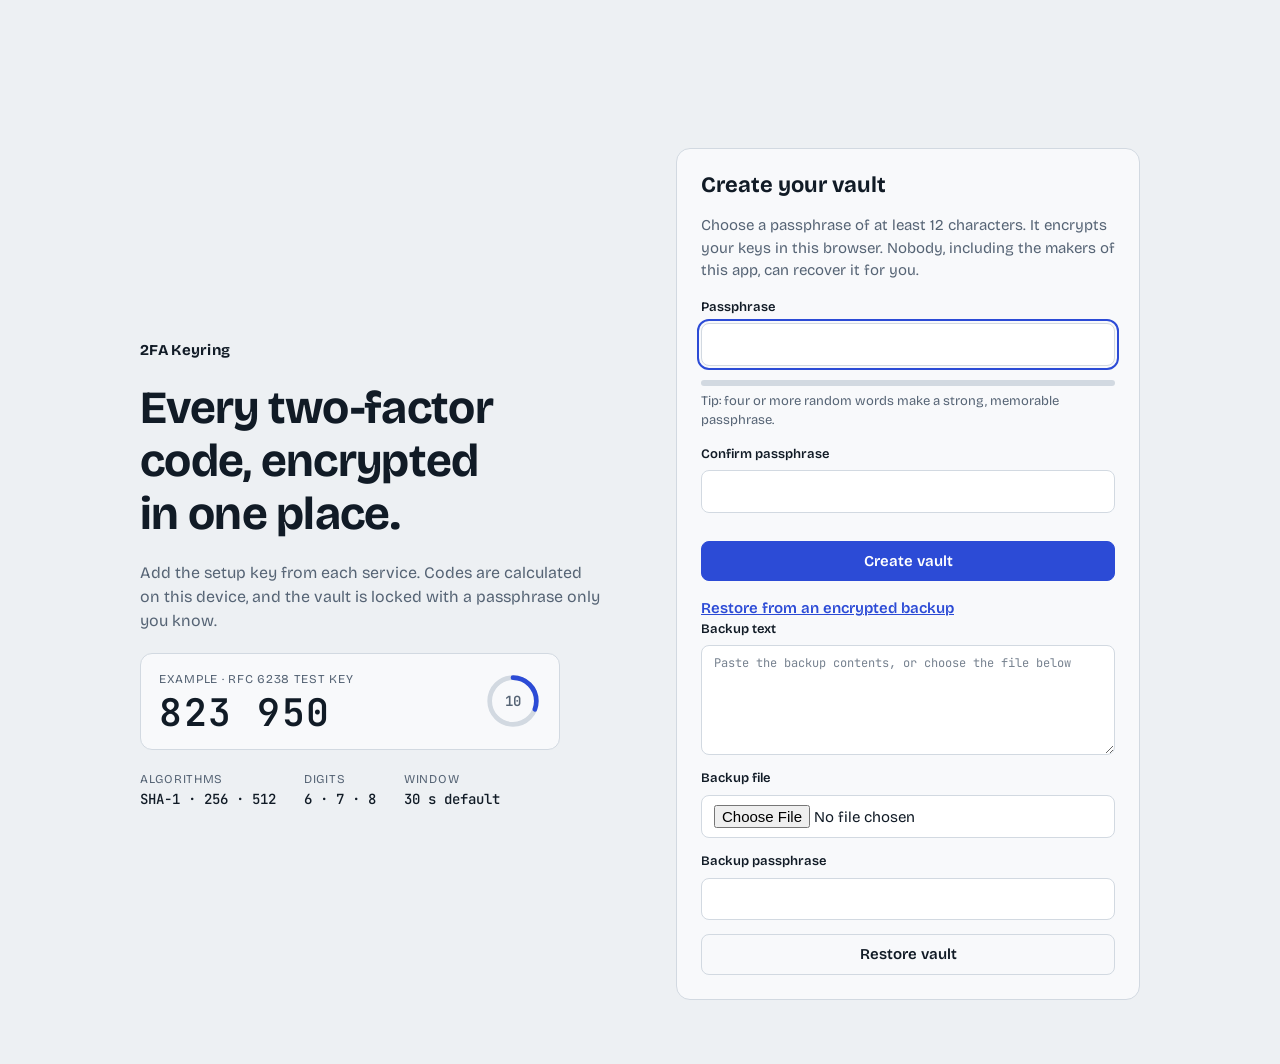
==== app/index.html @ f87b1109 "Turn the app into a public website with a hardened, self-hosted build Website - index.html: landing " ====
<!doctype html>
<html lang="en">
<head>
<meta charset="utf-8">
<meta name="viewport" content="width=device-width,initial-scale=1,viewport-fit=cover">
<meta http-equiv="Content-Security-Policy" content="default-src 'none'; script-src 'self'; style-src 'self'; font-src 'self'; img-src 'self' blob:; connect-src 'none'; base-uri 'none'; form-action 'none'; object-src 'none'; manifest-src 'none'; worker-src 'none'">
<meta name="referrer" content="no-referrer">
<meta name="color-scheme" content="light dark">
<title>2FA Keyring</title>
<meta name="description" content="Your two-factor codes, encrypted on your own device.">
<link rel="icon" href="../assets/icon.svg" type="image/svg+xml">
<link rel="stylesheet" href="../assets/fonts.css">
<link rel="stylesheet" href="app.css">
<script src="../assets/vendor/jsQR.js" defer></script>
<script src="../assets/totp.js" defer></script>
<script src="app.js" defer></script>
</head>
<body>
<noscript><p class="blocked">2FA Keyring needs JavaScript to calculate codes and encrypt your vault. Turn JavaScript on for this site and reload.</p></noscript>
<div id="blocked" class="blocked" hidden>
  <h1 id="blockedTitle"></h1>
  <p class="muted" id="blockedText"></p>
</div>
<main id="lockView" class="wrap" hidden>
  <div class="lock">
    <section class="intro">
      <p class="brand"><a href="../">2FA Keyring</a></p>
      <h1>Every two-factor code, encrypted in one place.</h1>
      <p class="lede">Add the setup key from each service. Codes are calculated on this device, and the vault is locked with a passphrase only you know.</p>
      <div class="live" aria-label="Live example code">
        <div>
          <p class="tag">Example · RFC 6238 test key</p>
          <p class="bigcode" id="heroCode">--- ---</p>
        </div>
        <div class="ringwrap">
          <svg class="ring" viewBox="0 0 36 36" aria-hidden="true"><circle class="trk" cx="18" cy="18" r="15"/><circle class="arc" id="heroArc" cx="18" cy="18" r="15" transform="rotate(-90 18 18)"/></svg>
          <span class="sec" id="heroSec">30</span>
        </div>
      </div>
      <dl class="specs">
        <div><dt>Algorithms</dt><dd>SHA-1 · 256 · 512</dd></div>
        <div><dt>Digits</dt><dd>6 · 7 · 8</dd></div>
        <div><dt>Window</dt><dd>30 s default</dd></div>
      </dl>
    </section>

    <section class="lock-card">
      <h2 id="lockTitle">Unlock your vault</h2>
      <p class="muted" id="lockHelp"></p>
      <p class="note storageNote" hidden>This browser is blocking storage, so keys will not survive closing this page. Save an encrypted backup after adding keys.</p>
      <form id="lockForm" autocomplete="off">
        <div class="field">
          <label for="pass">Passphrase</label>
          <input id="pass" type="password" autocomplete="current-password" required>
        </div>
        <div class="field" id="strengthWrap" hidden>
          <div class="meter" id="meter" aria-hidden="true"><span></span></div>
          <p class="strength" id="strength" aria-live="polite"></p>
        </div>
        <div class="field" id="pass2Wrap" hidden>
          <label for="pass2">Confirm passphrase</label>
          <input id="pass2" type="password" autocomplete="new-password">
        </div>
        <p class="err" id="lockErr" role="alert"></p>
        <p class="small muted" id="lockNote"></p>
        <button class="btn primary" id="lockBtn" type="submit">Unlock</button>
      </form>
      <div id="restoreBox" hidden>
        <button class="linkbtn" id="restoreToggle" type="button">Restore from an encrypted backup</button>
        <form id="restoreForm" hidden autocomplete="off">
          <div class="field">
            <label for="rText">Backup text</label>
            <textarea id="rText" class="backup-text" spellcheck="false" placeholder="Paste the backup contents, or choose the file below"></textarea>
          </div>
          <div class="field">
            <label for="rFile">Backup file</label>
            <input id="rFile" type="file" accept=".json,application/json,text/plain">
          </div>
          <div class="field">
            <label for="rPass">Backup passphrase</label>
            <input id="rPass" type="password" autocomplete="off">
          </div>
          <p class="err" id="rErr" role="alert"></p>
          <button class="btn" id="rBtn" type="submit">Restore vault</button>
        </form>
      </div>
      <div id="damagedBox" hidden>
        <p class="small muted">Starting over deletes the unreadable vault stored in this browser.</p>
        <button class="btn danger" id="discardBtn" type="button">Discard it and start fresh</button>
      </div>
    </section>
  </div>
</main>

<div id="appView" class="app" hidden>
  <header class="topbar">
    <div class="topbar-row">
      <div>
        <h1>2FA Keyring</h1>
        <p class="muted small"><span id="count"></span> · <a class="about" href="../security.html">How your keys are protected</a></p>
      </div>
      <div class="actions">
        <button class="btn primary" id="btnAdd" type="button">Add key</button>
        <button class="btn" id="btnBackup" type="button">Backup</button>
        <button class="btn" id="btnSettings" type="button">Settings</button>
        <button class="btn" id="btnLock" type="button">Lock</button>
      </div>
    </div>
    <input id="q" type="search" placeholder="Search services or accounts" aria-label="Search keys" autocomplete="off">
  </header>

  <p class="note storageNote gap-b" hidden>This browser is blocking storage, so keys will not survive closing this page. Save an encrypted backup now.</p>
  <ul id="list" class="list"></ul>
  <section id="empty" class="empty" hidden>
    <h2>No keys yet</h2>
    <p>Add as many services as you like, several at a time. Each needs its setup key (the text code shown beside the QR code), an otpauth:// link, or a QR screenshot.</p>
    <div class="btns">
      <button class="btn primary" id="emptyAdd" type="button">Add your first key</button>
      <button class="btn" id="emptyDemo" type="button">Try an example key</button>
    </div>
  </section>
  <p id="noMatch" class="muted nomatch" hidden>No keys match that search.</p>
  <p class="foot" id="foot"></p>
</div>

<dialog id="addDlg" aria-labelledby="addTitle">
  <div class="dlg">
    <div class="dlg-head"><h2 id="addTitle">Add keys</h2><button class="icon" id="addClose" type="button" aria-label="Close">×</button></div>
    <div class="tabs" role="tablist">
      <button role="tab" id="tabKey" type="button" aria-selected="true" aria-controls="keyForm">Setup keys</button>
      <button role="tab" id="tabLink" type="button" aria-selected="false" aria-controls="linkForm">Links or QR images</button>
    </div>
    <form id="keyForm" role="tabpanel" aria-labelledby="tabKey" autocomplete="off">
      <ol id="entries" class="entries"></ol>
      <button class="linkbtn addmore" id="addEntry" type="button">+ Add another key</button>
      <p class="err" id="keyErr" role="alert"></p>
      <div class="btns"><button class="btn primary" id="keySubmit" type="submit">Save key</button><button class="btn" type="button" data-close="addDlg">Cancel</button></div>
    </form>
    <form id="linkForm" role="tabpanel" aria-labelledby="tabLink" hidden autocomplete="off">
      <div class="field"><label for="lLinks">otpauth:// links, one per line</label><textarea id="lLinks" rows="4" class="mono-in" spellcheck="false" placeholder="otpauth://totp/GitHub:you@example.com?secret=...&amp;issuer=GitHub"></textarea></div>
      <div class="field"><label for="lFile">Or choose QR code screenshots (you can pick several)</label><input id="lFile" type="file" accept="image/*" multiple></div>
      <p class="err" id="linkErr" role="alert"></p>
      <div class="btns"><button class="btn primary" type="submit">Add</button><button class="btn" type="button" data-close="addDlg">Cancel</button></div>
    </form>
  </div>
</dialog>

<dialog id="editDlg" aria-labelledby="editTitle">
  <div class="dlg">
    <div class="dlg-head"><h2 id="editTitle">Edit key</h2><button class="icon" type="button" aria-label="Close" data-close="editDlg">×</button></div>
    <form id="editForm" autocomplete="off">
      <div class="field"><label for="eIssuer">Service</label><input id="eIssuer" maxlength="80"></div>
      <div class="field"><label for="eLabel">Account</label><input id="eLabel" maxlength="120"></div>
      <p class="small muted" id="eSpec"></p>
      <div>
        <button class="linkbtn" id="eReveal" type="button">Show setup key</button>
        <p class="secret-reveal" id="eSecret" hidden></p>
      </div>
      <p class="err" id="editErr" role="alert"></p>
      <div class="btns">
        <button class="btn primary" type="submit">Save</button>
        <button class="btn" type="button" data-close="editDlg">Cancel</button>
        <button class="btn danger" id="eDelete" type="button">Delete key</button>
      </div>
      <div class="delbox" id="delBox" hidden>
        <p class="small">Delete this key? You will not be able to generate its codes again unless you kept the service's recovery codes or setup key.</p>
        <div class="btns"><button class="btn danger" id="eDeleteYes" type="button">Yes, delete it</button><button class="btn" id="eDeleteNo" type="button">Keep it</button></div>
      </div>
    </form>
  </div>
</dialog>

<dialog id="settingsDlg" aria-labelledby="setTitle">
  <div class="dlg">
    <div class="dlg-head"><h2 id="setTitle">Settings</h2><button class="icon" type="button" aria-label="Close" data-close="settingsDlg">×</button></div>
    <section>
      <h3>Auto-lock</h3>
      <div class="field">
        <label for="sLock">Lock the vault after inactivity</label>
        <select id="sLock"><option value="1">1 minute</option><option value="5">5 minutes</option><option value="15">15 minutes</option><option value="0">Never</option></select>
      </div>
      <label class="check" for="sHidden"><input type="checkbox" id="sHidden"><span>Also lock as soon as I switch to another tab or app</span></label>
    </section>
    <section>
      <h3>Change passphrase</h3>
      <form id="passForm" autocomplete="off">
        <div class="field"><label for="sNew">New passphrase</label><input id="sNew" type="password" autocomplete="new-password"></div>
        <div class="field"><label for="sNew2">Confirm new passphrase</label><input id="sNew2" type="password" autocomplete="new-password"></div>
        <p class="err" id="sErr" role="alert"></p>
        <p class="ok" id="sOk" role="status"></p>
        <div class="btns"><button class="btn" type="submit">Change passphrase</button></div>
      </form>
      <p class="small muted">Use at least 12 characters. Several random words are easy to remember and hard to guess. Older backups still open with the passphrase they were made with.</p>
    </section>
    <section>
      <h3>Erase vault</h3>
      <p class="small muted">Deletes every key stored in this browser. Make a backup first if you may need them.</p>
      <div class="field"><label for="sErase">Type ERASE to confirm</label><input id="sErase" autocomplete="off" spellcheck="false"></div>
      <div class="btns"><button class="btn danger" id="sEraseBtn" type="button" disabled>Erase vault</button></div>
    </section>
  </div>
</dialog>

<dialog id="backupDlg" aria-labelledby="bkTitle">
  <div class="dlg">
    <div class="dlg-head"><h2 id="bkTitle">Backup</h2><button class="icon" type="button" aria-label="Close" data-close="backupDlg">×</button></div>
    <section>
      <h3>Export an encrypted backup</h3>
      <p class="small muted">The backup stays encrypted with your passphrase. Without that passphrase it cannot be opened. <span id="bLast"></span></p>
      <textarea id="bText" class="backup-text" readonly spellcheck="false" aria-label="Encrypted backup text"></textarea>
      <div class="btns">
        <button class="btn primary" id="bSave" type="button">Save file</button>
        <button class="btn" id="bCopy" type="button">Copy text</button>
      </div>
      <p class="err" id="bErr" role="alert"></p>
    </section>
    <section>
      <h3>Import and merge a backup</h3>
      <form id="importForm" autocomplete="off">
        <div class="field"><label for="iFile">Backup file</label><input id="iFile" type="file" accept=".json,application/json,text/plain"></div>
        <div class="field"><label for="iText">Or paste the backup text</label><textarea id="iText" class="backup-text" spellcheck="false"></textarea></div>
        <div class="field"><label for="iPass">Backup passphrase</label><input id="iPass" type="password" autocomplete="off"></div>
        <p class="err" id="iErr" role="alert"></p>
        <p class="ok" id="iOk" role="status"></p>
        <div class="btns"><button class="btn" type="submit">Merge into vault</button></div>
      </form>
    </section>
  </div>
</dialog>

<div id="toast" role="status" aria-live="polite"></div>
</body>
</html>
---- assets/fonts.css ----
/* Self-hosted fonts (SIL Open Font License 1.1, see LICENSE files in this folder).
   Served from this site so no request ever goes to a font CDN. */
@font-face{
  font-family:"Bricolage Grotesque";
  src:url("fonts/bricolage-grotesque.woff2") format("woff2-variations"),url("fonts/bricolage-grotesque.woff2") format("woff2");
  font-weight:200 800;font-stretch:75% 100%;font-style:normal;font-display:swap;
}
@font-face{
  font-family:"JetBrains Mono";
  src:url("fonts/jetbrains-mono.woff2") format("woff2-variations"),url("fonts/jetbrains-mono.woff2") format("woff2");
  font-weight:100 800;font-style:normal;font-display:swap;
}
---- app/app.css ----
/* 2FA Keyring app styles. Loaded from this site only (CSP: style-src 'self'). */
/* Layout: the lock screen is a two-column spread (a live example code beside the passphrase form).
   Once unlocked, the app is one narrow ledger of keys under a sticky bar. */
:root{
  --bg:#EDF0F3; --surface:#F8F9FB; --field:#FFFFFF;
  --ink:#111B26; --muted:#566475; --line:#D2D9E1;
  --accent:#2C4BD6; --accent-ink:#FFFFFF; --accent-soft:#E2E7FB;
  --warn:#B8470F; --danger:#B42318; --ok:#17744A;
  --mono-s:45%; --mono-bgl:90%; --mono-fgl:28%;
  color-scheme:light;
  --font-ui:"Bricolage Grotesque",system-ui,-apple-system,"Segoe UI",Roboto,sans-serif;
  --font-code:"JetBrains Mono",ui-monospace,"SF Mono",Menlo,Consolas,monospace;
}
@media (prefers-color-scheme: dark){
  :root:not([data-theme="light"]){
    --bg:#0E141B; --surface:#151D26; --field:#0E141B;
    --ink:#E7ECF2; --muted:#93A1B2; --line:#27333F;
    --accent:#8AA2FF; --accent-ink:#0E141B; --accent-soft:#1D2644;
    --warn:#FF9A5C; --danger:#FF8A80; --ok:#5FD49A;
    --mono-s:35%; --mono-bgl:22%; --mono-fgl:82%;
    color-scheme:dark;
  }
}
:root[data-theme="dark"]{
  --bg:#0E141B; --surface:#151D26; --field:#0E141B;
  --ink:#E7ECF2; --muted:#93A1B2; --line:#27333F;
  --accent:#8AA2FF; --accent-ink:#0E141B; --accent-soft:#1D2644;
  --warn:#FF9A5C; --danger:#FF8A80; --ok:#5FD49A;
  --mono-s:35%; --mono-bgl:22%; --mono-fgl:82%;
  color-scheme:dark;
}

*{box-sizing:border-box}
body{
  padding-left:max(16px,env(safe-area-inset-left,0px));
  padding-right:max(16px,env(safe-area-inset-right,0px));
  padding-block:20px 56px;
  background:var(--bg); color:var(--ink);
  font:15px/1.5 var(--font-ui); font-optical-sizing:auto;
}
body::before{content:"";position:fixed;inset:0 0 auto;height:env(safe-area-inset-top,0px);z-index:10;background:var(--bg)}
h1,h2,h3,p,ul,dl,dd{margin:0}
ul{padding:0;list-style:none}
h1,h2,h3{text-wrap:balance;line-height:1.15}
.muted{color:var(--muted)}
.small{font-size:13px}
:focus-visible{outline:2px solid var(--accent);outline-offset:2px}

/* controls */
.btn{
  font:inherit;font-weight:600;color:var(--ink);background:var(--surface);
  border:1px solid var(--line);border-radius:8px;padding:8px 14px;min-height:40px;cursor:pointer;
}
.btn:hover{border-color:var(--muted)}
.btn.primary{background:var(--accent);border-color:var(--accent);color:var(--accent-ink)}
.btn.primary:hover{filter:brightness(1.08)}
.btn.danger{color:var(--danger);border-color:var(--danger);background:transparent}
.btn[disabled]{opacity:.55;cursor:not-allowed}
.linkbtn{background:none;border:0;padding:0;font:inherit;font-weight:600;color:var(--accent);text-decoration:underline;cursor:pointer}
.icon{
  display:grid;place-items:center;width:36px;height:36px;border-radius:8px;
  border:0;background:transparent;color:var(--muted);cursor:pointer;font:inherit;font-size:22px;line-height:1;
}
.icon:hover{background:var(--accent-soft);color:var(--ink)}
.field{display:grid;gap:6px;min-width:0}
.field>label,.lbl{font-weight:600;font-size:13px}
input,select,textarea{
  font:inherit;color:var(--ink);background:var(--field);border:1px solid var(--line);
  border-radius:8px;padding:9px 12px;min-height:42px;width:100%;min-width:0;
}
textarea{resize:vertical;line-height:1.4}
input::placeholder,textarea::placeholder{color:var(--muted);opacity:.8}
.mono-in{font-family:var(--font-code);font-size:14px;letter-spacing:.03em}
.err{color:var(--danger);font-size:13px;min-height:0}
.err:empty{display:none}
.ok{color:var(--ok);font-size:13px}
.ok:empty{display:none}
.note{border:1px solid var(--warn);color:var(--warn);border-radius:8px;padding:10px 12px;font-size:13px}
.btns{display:flex;gap:8px;flex-wrap:wrap}

/* ring */
.ringwrap{position:relative;display:grid;place-items:center;width:36px;height:36px;flex:none}
.ring{width:100%;height:100%}
.ring circle{fill:none;stroke-width:3}
.ring .trk{stroke:var(--line)}
.ring .arc{stroke:var(--accent);stroke-linecap:round;stroke-dasharray:94.25;stroke-dashoffset:0;transition:stroke-dashoffset .25s linear}
.ringwrap .sec{position:absolute;font:600 11px/1 var(--font-code);font-variant-numeric:tabular-nums;color:var(--muted)}

/* lock screen */
.wrap{max-width:1000px;margin-inline:auto}
.lock{display:grid;grid-template-columns:repeat(2,minmax(0,1fr));gap:clamp(24px,6vw,72px);align-items:center;min-height:min(640px,calc(100dvh - 80px))}
.intro{display:grid;gap:20px;align-content:center;min-width:0}
.brand{font-weight:700;font-size:15px;letter-spacing:.02em}
.intro h1{font-size:clamp(30px,5vw,46px);font-weight:700;letter-spacing:-.015em}
.lede{color:var(--muted);max-width:46ch;font-size:16px}
.live{display:flex;align-items:center;justify-content:space-between;gap:16px;padding:16px 18px;border:1px solid var(--line);border-radius:12px;background:var(--surface);max-width:420px}
.live .tag{font-size:12px;letter-spacing:.06em;text-transform:uppercase;color:var(--muted);margin-bottom:4px}
.bigcode{font:600 clamp(28px,6vw,38px)/1.1 var(--font-code);letter-spacing:.04em;font-variant-numeric:tabular-nums}
.live .ringwrap{width:56px;height:56px}
.live .ringwrap .sec{font-size:14px}
.specs{display:flex;gap:10px 28px;flex-wrap:wrap}
.specs div{display:grid;gap:2px}
.specs dt{font-size:12px;letter-spacing:.06em;text-transform:uppercase;color:var(--muted)}
.specs dd{font:500 14px var(--font-code)}
.lock-card{display:grid;gap:16px;padding:24px;border:1px solid var(--line);border-radius:14px;background:var(--surface);min-width:0}
.lock-card h2{font-size:22px}
.lock-card form{display:grid;gap:14px}

/* app */
.app{max-width:760px;margin-inline:auto}
.topbar{position:sticky;top:env(safe-area-inset-top,0px);z-index:5;background:var(--bg);display:grid;gap:12px;padding-block:8px 14px}
.topbar-row{display:flex;align-items:center;justify-content:space-between;gap:12px 16px;flex-wrap:wrap}
.topbar h1{font-size:20px;font-weight:700}
.actions{display:flex;gap:8px;flex-wrap:wrap}
.list{border:1px solid var(--line);border-radius:12px;background:var(--surface);overflow:hidden}
.row{
  display:grid;grid-template-columns:40px minmax(0,1fr) auto 36px 36px;
  grid-template-areas:"mono name code ring edit";align-items:center;gap:12px;
  padding:12px 14px;border-top:1px solid var(--line);transition:background .3s;
}
.row:first-child{border-top:0}
.row.flash{background:var(--accent-soft)}
.mono{
  grid-area:mono;display:grid;place-items:center;width:40px;height:40px;border-radius:10px;
  font-weight:700;font-size:17px;
  background:hsl(var(--h) var(--mono-s) var(--mono-bgl));
  color:hsl(var(--h) calc(var(--mono-s) + 20%) var(--mono-fgl));
}
.who{grid-area:name;min-width:0;display:grid}
.who .issuer{font-weight:650;font-size:16px}
.who .label{font-size:13px;color:var(--muted)}
.who .issuer,.who .label{overflow:hidden;text-overflow:ellipsis;white-space:nowrap}
.code{
  grid-area:code;justify-self:end;text-align:right;background:none;border:0;color:var(--ink);
  font:inherit;padding:4px 8px;margin-right:-8px;border-radius:8px;cursor:pointer;display:grid;gap:2px;
}
.code:hover{background:var(--accent-soft)}
.code .digits{font:600 28px/1.1 var(--font-code);letter-spacing:.04em;font-variant-numeric:tabular-nums}
.code .next{font:12px/1.2 var(--font-code);color:var(--muted);font-variant-numeric:tabular-nums}
.row .ringwrap{grid-area:ring}
.row .edit{grid-area:edit}
.row.urgent .arc{stroke:var(--warn)}
.row.urgent .digits,.row.urgent .sec{color:var(--warn)}
.empty{display:grid;gap:12px;padding:32px 24px;border:1px dashed var(--line);border-radius:12px;justify-items:start}
.empty h2{font-size:20px}
.empty p{color:var(--muted);max-width:52ch}
.foot{margin-top:16px;color:var(--muted);font-size:13px;display:flex;gap:6px 14px;flex-wrap:wrap;align-items:center}

@media (max-width:760px){
  .lock{grid-template-columns:minmax(0,1fr);min-height:0;align-items:start}
}
@media (max-width:560px){
  .row{grid-template-columns:40px minmax(0,1fr) 36px 36px;grid-template-areas:"mono name ring edit" "code code code code"}
  .code{justify-self:start;text-align:left;margin-right:0;margin-left:-8px}
}

/* dialogs */
dialog{
  border:1px solid var(--line);border-radius:14px;background:var(--surface);color:var(--ink);padding:0;
  width:min(540px,calc(100vw - 32px));max-height:calc(100dvh - 32px);overflow:auto;
}
dialog::backdrop{background:rgba(8,12,18,.55)}
.dlg{display:grid;gap:16px;padding:20px}
.dlg-head{display:flex;justify-content:space-between;align-items:center;gap:12px}
.dlg-head h2{font-size:20px}
.dlg form{display:grid;gap:14px}
.dlg h3{font-size:15px;margin-bottom:2px}
.dlg section{display:grid;gap:12px;padding-top:16px;border-top:1px solid var(--line)}
.dlg section:first-of-type{border-top:0;padding-top:0}
.tabs{display:flex;gap:4px;border-bottom:1px solid var(--line)}
.tabs button{
  font:inherit;font-weight:600;color:var(--muted);background:none;border:0;border-bottom:2px solid transparent;
  margin-bottom:-1px;padding:10px 12px;cursor:pointer;
}
.tabs button[aria-selected="true"]{color:var(--ink);border-bottom-color:var(--accent)}
.row2{display:grid;grid-template-columns:repeat(3,minmax(0,1fr));gap:10px}
details summary{cursor:pointer;font-weight:600;font-size:13px;color:var(--muted)}
details[open] summary{margin-bottom:10px}
.prev{font:13px/1.4 var(--font-code);color:var(--ok);overflow-wrap:anywhere}
.entries{list-style:none;margin:0;padding:0;display:grid;gap:14px}
.entry{display:grid;gap:12px;min-width:0}
.entry+.entry{padding-top:14px;border-top:1px solid var(--line)}
.entry-head{display:flex;justify-content:space-between;align-items:center;margin-block:-6px}
.entry-no{font-size:12px;font-weight:700;letter-spacing:.06em;text-transform:uppercase;color:var(--muted)}
.entry-grid{display:grid;grid-template-columns:repeat(2,minmax(0,1fr));gap:10px}
@media (max-width:480px){.entry-grid{grid-template-columns:minmax(0,1fr)}}
.addmore{justify-self:start}
.prev.bad{color:var(--danger)}
.secret-reveal{font:14px/1.4 var(--font-code);letter-spacing:.04em;overflow-wrap:anywhere;padding:10px 12px;border:1px solid var(--line);border-radius:8px;background:var(--field)}
.delbox{display:grid;gap:10px;padding:12px;border:1px solid var(--danger);border-radius:8px}
.backup-text{font:12px/1.35 var(--font-code);min-height:110px}

#toast{
  position:fixed;left:50%;bottom:calc(20px + env(safe-area-inset-bottom,0px));transform:translate(-50%,16px);
  background:var(--ink);color:var(--bg);padding:10px 16px;border-radius:999px;font-weight:600;font-size:14px;
  opacity:0;pointer-events:none;transition:opacity .2s,transform .2s;z-index:50;max-width:calc(100vw - 32px);text-align:center;
}
#toast.show{opacity:1;transform:translate(-50%,0)}
@media (prefers-reduced-motion:reduce){*{transition:none!important;scroll-behavior:auto!important}}

/* ---- hardening additions ---- */
.gap-b{margin-bottom:12px}
.nomatch{padding:16px 4px}
#eSecret{margin-top:8px}
.topbar a.about{color:var(--muted);font-size:13px;font-weight:600;text-decoration:none}
.topbar a.about:hover{color:var(--ink);text-decoration:underline}
.brand a{color:inherit;text-decoration:none}
.brand a:hover{text-decoration:underline}
.meter{height:6px;border-radius:999px;background:var(--line);overflow:hidden}
.meter span{display:block;height:100%;width:0;border-radius:inherit;background:var(--danger);transition:width .2s,background-color .2s}
.meter[data-level="2"] span{background:var(--warn)}
.meter[data-level="3"] span,.meter[data-level="4"] span{background:var(--ok)}
.strength{font-size:13px;color:var(--muted)}
.check{display:flex;gap:10px;align-items:flex-start;font-size:14px;cursor:pointer}
.check input{width:18px;height:18px;min-height:0;margin:2px 0 0;flex:none;accent-color:var(--accent)}
.blocked{max-width:520px;margin:12vh auto 0;display:grid;gap:12px}
.blocked h1{font-size:24px}
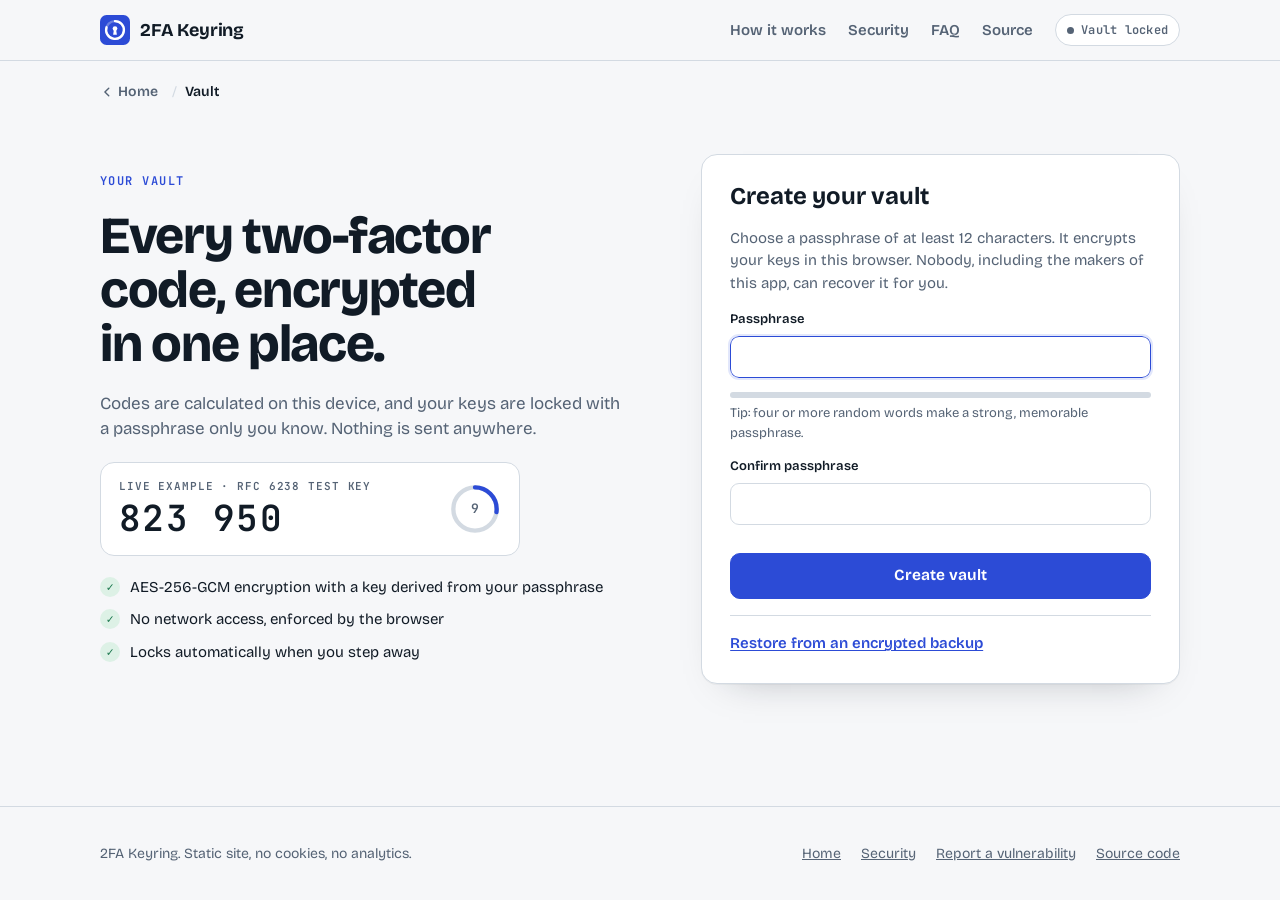
==== commit 273252fc: "Give the app the site's header and footer, and redesign it - Shared assets/chrome.css for the header" ====
--- a/app/index.html
+++ b/app/index.html
@@ -6,122 +6,164 @@
 <meta http-equiv="Content-Security-Policy" content="default-src 'none'; script-src 'self'; style-src 'self'; font-src 'self'; img-src 'self' blob:; connect-src 'none'; base-uri 'none'; form-action 'none'; object-src 'none'; manifest-src 'none'; worker-src 'none'">
 <meta name="referrer" content="no-referrer">
 <meta name="color-scheme" content="light dark">
-<title>2FA Keyring</title>
+<title>2FA Keyring Vault</title>
 <meta name="description" content="Your two-factor codes, encrypted on your own device.">
 <link rel="icon" href="../assets/icon.svg" type="image/svg+xml">
 <link rel="stylesheet" href="../assets/fonts.css">
+<link rel="stylesheet" href="../assets/chrome.css">
 <link rel="stylesheet" href="app.css">
 <script src="../assets/vendor/jsQR.js" defer></script>
 <script src="../assets/totp.js" defer></script>
 <script src="app.js" defer></script>
 </head>
 <body>
-<noscript><p class="blocked">2FA Keyring needs JavaScript to calculate codes and encrypt your vault. Turn JavaScript on for this site and reload.</p></noscript>
-<div id="blocked" class="blocked" hidden>
-  <h1 id="blockedTitle"></h1>
-  <p class="muted" id="blockedText"></p>
-</div>
-<main id="lockView" class="wrap" hidden>
-  <div class="lock">
-    <section class="intro">
-      <p class="brand"><a href="../">2FA Keyring</a></p>
-      <h1>Every two-factor code, encrypted in one place.</h1>
-      <p class="lede">Add the setup key from each service. Codes are calculated on this device, and the vault is locked with a passphrase only you know.</p>
-      <div class="live" aria-label="Live example code">
-        <div>
-          <p class="tag">Example · RFC 6238 test key</p>
-          <p class="bigcode" id="heroCode">--- ---</p>
-        </div>
-        <div class="ringwrap">
-          <svg class="ring" viewBox="0 0 36 36" aria-hidden="true"><circle class="trk" cx="18" cy="18" r="15"/><circle class="arc" id="heroArc" cx="18" cy="18" r="15" transform="rotate(-90 18 18)"/></svg>
-          <span class="sec" id="heroSec">30</span>
-        </div>
-      </div>
-      <dl class="specs">
-        <div><dt>Algorithms</dt><dd>SHA-1 · 256 · 512</dd></div>
-        <div><dt>Digits</dt><dd>6 · 7 · 8</dd></div>
-        <div><dt>Window</dt><dd>30 s default</dd></div>
-      </dl>
-    </section>
-
-    <section class="lock-card">
-      <h2 id="lockTitle">Unlock your vault</h2>
-      <p class="muted" id="lockHelp"></p>
-      <p class="note storageNote" hidden>This browser is blocking storage, so keys will not survive closing this page. Save an encrypted backup after adding keys.</p>
-      <form id="lockForm" autocomplete="off">
-        <div class="field">
-          <label for="pass">Passphrase</label>
-          <input id="pass" type="password" autocomplete="current-password" required>
-        </div>
-        <div class="field" id="strengthWrap" hidden>
-          <div class="meter" id="meter" aria-hidden="true"><span></span></div>
-          <p class="strength" id="strength" aria-live="polite"></p>
-        </div>
-        <div class="field" id="pass2Wrap" hidden>
-          <label for="pass2">Confirm passphrase</label>
-          <input id="pass2" type="password" autocomplete="new-password">
-        </div>
-        <p class="err" id="lockErr" role="alert"></p>
-        <p class="small muted" id="lockNote"></p>
-        <button class="btn primary" id="lockBtn" type="submit">Unlock</button>
-      </form>
-      <div id="restoreBox" hidden>
-        <button class="linkbtn" id="restoreToggle" type="button">Restore from an encrypted backup</button>
-        <form id="restoreForm" hidden autocomplete="off">
+<a class="skip" href="#main">Skip to content</a>
+
+<header class="site-head">
+  <div class="chrome-wrap">
+    <a class="logo" href="../"><img src="../assets/icon.svg" alt="" width="30" height="30">2FA Keyring</a>
+    <nav class="nav" aria-label="Main">
+      <a class="hide-sm" href="../#how">How it works</a>
+      <a href="../security.html">Security</a>
+      <a class="hide-sm" href="../#faq">FAQ</a>
+      <a class="hide-sm" href="https://github.com/estuty/2FA-Keyring" rel="noopener noreferrer">Source</a>
+      <span class="vault-state" id="vaultState" data-state="locked">Vault locked</span>
+    </nav>
+  </div>
+</header>
+
+<main id="main" class="app-main">
+  <div class="chrome-wrap crumbs-row">
+    <nav class="crumbs" aria-label="Breadcrumb">
+      <a href="../"><svg viewBox="0 0 20 20" width="14" height="14" aria-hidden="true"><path d="M12.5 4.5 7 10l5.5 5.5" fill="none" stroke="currentColor" stroke-width="2" stroke-linecap="round" stroke-linejoin="round"/></svg>Home</a>
+      <span class="sep" aria-hidden="true">/</span>
+      <span aria-current="page">Vault</span>
+    </nav>
+    <p class="leave-note" id="leaveNote" hidden>Leaving this page locks your vault.</p>
+  </div>
+
+  <noscript><div class="chrome-wrap"><p class="blocked">2FA Keyring needs JavaScript to calculate codes and encrypt your vault. Turn JavaScript on for this site and reload.</p></div></noscript>
+  <div id="blocked" class="chrome-wrap blocked" hidden>
+    <h1 id="blockedTitle"></h1>
+    <p class="muted" id="blockedText"></p>
+  </div>
+
+  <section id="lockView" class="chrome-wrap" hidden>
+    <div class="lock">
+      <div class="intro">
+        <p class="kicker">Your vault</p>
+        <h1>Every two-factor code, encrypted in one place.</h1>
+        <p class="lede">Codes are calculated on this device, and your keys are locked with a passphrase only you know. Nothing is sent anywhere.</p>
+        <div class="live" aria-label="Live example code">
+          <div>
+            <p class="tag">Live example · RFC 6238 test key</p>
+            <p class="bigcode" id="heroCode">--- ---</p>
+          </div>
+          <div class="ringwrap">
+            <svg class="ring" viewBox="0 0 36 36" aria-hidden="true"><circle class="trk" cx="18" cy="18" r="15"/><circle class="arc" id="heroArc" cx="18" cy="18" r="15" transform="rotate(-90 18 18)"/></svg>
+            <span class="sec" id="heroSec">30</span>
+          </div>
+        </div>
+        <ul class="assure">
+          <li>AES-256-GCM encryption with a key derived from your passphrase</li>
+          <li>No network access, enforced by the browser</li>
+          <li>Locks automatically when you step away</li>
+        </ul>
+      </div>
+      <section class="lock-card" aria-labelledby="lockTitle">
+        <h2 id="lockTitle">Unlock your vault</h2>
+        <p class="muted" id="lockHelp"></p>
+        <p class="note storageNote" hidden>This browser is blocking storage, so keys will not survive closing this page. Save an encrypted backup after adding keys.</p>
+        <form id="lockForm" autocomplete="off">
           <div class="field">
-            <label for="rText">Backup text</label>
-            <textarea id="rText" class="backup-text" spellcheck="false" placeholder="Paste the backup contents, or choose the file below"></textarea>
-          </div>
-          <div class="field">
-            <label for="rFile">Backup file</label>
-            <input id="rFile" type="file" accept=".json,application/json,text/plain">
-          </div>
-          <div class="field">
-            <label for="rPass">Backup passphrase</label>
-            <input id="rPass" type="password" autocomplete="off">
-          </div>
-          <p class="err" id="rErr" role="alert"></p>
-          <button class="btn" id="rBtn" type="submit">Restore vault</button>
+            <label for="pass">Passphrase</label>
+            <input id="pass" type="password" autocomplete="current-password" required>
+          </div>
+          <div class="field" id="strengthWrap" hidden>
+            <div class="meter" id="meter" aria-hidden="true"><span></span></div>
+            <p class="strength" id="strength" aria-live="polite"></p>
+          </div>
+          <div class="field" id="pass2Wrap" hidden>
+            <label for="pass2">Confirm passphrase</label>
+            <input id="pass2" type="password" autocomplete="new-password">
+          </div>
+          <p class="err" id="lockErr" role="alert"></p>
+          <p class="small muted" id="lockNote"></p>
+          <button class="btn primary" id="lockBtn" type="submit">Unlock</button>
         </form>
-      </div>
-      <div id="damagedBox" hidden>
-        <p class="small muted">Starting over deletes the unreadable vault stored in this browser.</p>
-        <button class="btn danger" id="discardBtn" type="button">Discard it and start fresh</button>
-      </div>
-    </section>
-  </div>
-</main>
-
-<div id="appView" class="app" hidden>
-  <header class="topbar">
-    <div class="topbar-row">
-      <div>
-        <h1>2FA Keyring</h1>
-        <p class="muted small"><span id="count"></span> · <a class="about" href="../security.html">How your keys are protected</a></p>
-      </div>
-      <div class="actions">
-        <button class="btn primary" id="btnAdd" type="button">Add key</button>
-        <button class="btn" id="btnBackup" type="button">Backup</button>
-        <button class="btn" id="btnSettings" type="button">Settings</button>
-        <button class="btn" id="btnLock" type="button">Lock</button>
-      </div>
-    </div>
-    <input id="q" type="search" placeholder="Search services or accounts" aria-label="Search keys" autocomplete="off">
-  </header>
-
-  <p class="note storageNote gap-b" hidden>This browser is blocking storage, so keys will not survive closing this page. Save an encrypted backup now.</p>
-  <ul id="list" class="list"></ul>
-  <section id="empty" class="empty" hidden>
-    <h2>No keys yet</h2>
-    <p>Add as many services as you like, several at a time. Each needs its setup key (the text code shown beside the QR code), an otpauth:// link, or a QR screenshot.</p>
-    <div class="btns">
-      <button class="btn primary" id="emptyAdd" type="button">Add your first key</button>
-      <button class="btn" id="emptyDemo" type="button">Try an example key</button>
+        <div id="restoreBox" hidden>
+          <button class="linkbtn" id="restoreToggle" type="button">Restore from an encrypted backup</button>
+          <form id="restoreForm" hidden autocomplete="off">
+            <div class="field">
+              <label for="rText">Backup text</label>
+              <textarea id="rText" class="backup-text" spellcheck="false" placeholder="Paste the backup contents, or choose the file below"></textarea>
+            </div>
+            <div class="field">
+              <label for="rFile">Backup file</label>
+              <input id="rFile" type="file" accept=".json,application/json,text/plain">
+            </div>
+            <div class="field">
+              <label for="rPass">Backup passphrase</label>
+              <input id="rPass" type="password" autocomplete="off">
+            </div>
+            <p class="err" id="rErr" role="alert"></p>
+            <button class="btn" id="rBtn" type="submit">Restore vault</button>
+          </form>
+        </div>
+        <div id="damagedBox" hidden>
+          <p class="small muted">Starting over deletes the unreadable vault stored in this browser.</p>
+          <button class="btn danger" id="discardBtn" type="button">Discard it and start fresh</button>
+        </div>
+      </section>
     </div>
   </section>
-  <p id="noMatch" class="muted nomatch" hidden>No keys match that search.</p>
-  <p class="foot" id="foot"></p>
-</div>
+
+  <section id="appView" class="chrome-wrap" hidden aria-labelledby="vaultTitle">
+    <div class="vault">
+      <div class="vault-head">
+        <div class="vault-title">
+          <h1 id="vaultTitle">Your keys</h1>
+          <p class="muted small" id="count"></p>
+        </div>
+        <div class="actions">
+          <button class="btn primary" id="btnAdd" type="button"><svg viewBox="0 0 20 20" width="16" height="16" aria-hidden="true"><path d="M10 4v12M4 10h12" stroke="currentColor" stroke-width="2" stroke-linecap="round"/></svg>Add key</button>
+          <button class="btn" id="btnBackup" type="button">Backup</button>
+          <button class="btn" id="btnSettings" type="button">Settings</button>
+          <button class="btn" id="btnLock" type="button"><svg viewBox="0 0 20 20" width="16" height="16" aria-hidden="true"><rect x="4" y="9" width="12" height="8" rx="2" fill="none" stroke="currentColor" stroke-width="1.8"/><path d="M7 9V6.5a3 3 0 0 1 6 0V9" fill="none" stroke="currentColor" stroke-width="1.8"/></svg>Lock</button>
+        </div>
+      </div>
+      <div class="vault-search">
+        <svg class="search-ic" viewBox="0 0 20 20" width="18" height="18" aria-hidden="true"><circle cx="9" cy="9" r="5.5" fill="none" stroke="currentColor" stroke-width="1.8"/><path d="m13.2 13.2 3.3 3.3" stroke="currentColor" stroke-width="1.8" stroke-linecap="round"/></svg>
+        <input id="q" type="search" placeholder="Search services or accounts" aria-label="Search keys" autocomplete="off">
+      </div>
+      <p class="note storageNote vault-note" hidden>This browser is blocking storage, so keys will not survive closing this page. Save an encrypted backup now.</p>
+      <ul id="list" class="list"></ul>
+      <section id="empty" class="empty" hidden>
+        <div class="empty-ic" aria-hidden="true"><svg viewBox="0 0 20 20" width="16" height="16" aria-hidden="true"><path d="M10 4v12M4 10h12" stroke="currentColor" stroke-width="2" stroke-linecap="round"/></svg></div>
+        <h2>No keys yet</h2>
+        <p>Add as many services as you like, several at a time. Each needs its setup key (the text code shown beside the QR code), an otpauth:// link, or a QR screenshot.</p>
+        <div class="btns">
+          <button class="btn primary" id="emptyAdd" type="button">Add your first key</button>
+          <button class="btn" id="emptyDemo" type="button">Try an example key</button>
+        </div>
+      </section>
+      <p id="noMatch" class="muted nomatch" hidden>No keys match that search.</p>
+      <div class="vault-foot" id="foot"></div>
+    </div>
+  </section>
+</main>
+
+<footer class="site-foot">
+  <div class="chrome-wrap">
+    <p>2FA Keyring. Static site, no cookies, no analytics.</p>
+    <nav aria-label="Footer">
+      <a href="../">Home</a>
+      <a href="../security.html">Security</a>
+      <a href="../security.html#report">Report a vulnerability</a>
+      <a href="https://github.com/estuty/2FA-Keyring" rel="noopener noreferrer">Source code</a>
+    </nav>
+  </div>
+</footer>
 
 <dialog id="addDlg" aria-labelledby="addTitle">
   <div class="dlg">
--- a/assets/chrome.css
+++ b/assets/chrome.css
@@ -0,0 +1,41 @@
+/* 2FA Keyring: shared header and footer for every page (website and app).
+   Uses the colour tokens each page's stylesheet defines: --ink, --muted, --line,
+   --surface, --accent, --accent-ink, --ok, --ok-soft, --font-display, --font-code. */
+.skip{position:absolute;left:-999px;top:8px;background:var(--surface);color:var(--ink);padding:8px 12px;border-radius:8px;z-index:30}
+.skip:focus{left:max(16px,env(safe-area-inset-left,0px))}
+
+.chrome-wrap{
+  max-width:1120px;margin-inline:auto;
+  padding-left:max(20px,env(safe-area-inset-left,0px));
+  padding-right:max(20px,env(safe-area-inset-right,0px));
+}
+
+.site-head{border-bottom:1px solid var(--line)}
+.site-head .chrome-wrap{display:flex;align-items:center;justify-content:space-between;gap:12px 16px;padding-block:14px;flex-wrap:wrap}
+.logo{display:inline-flex;align-items:center;gap:10px;color:var(--ink);text-decoration:none;font:700 18px/1 var(--font-display);letter-spacing:-.01em}
+.logo img{width:30px;height:30px}
+.nav{display:flex;align-items:center;gap:6px 22px;flex-wrap:wrap}
+.nav a:not(.nav-cta){color:var(--muted);text-decoration:none;font-weight:600;font-size:15px}
+.nav a:not(.nav-cta):hover,.nav a[aria-current="page"]{color:var(--ink)}
+.nav-cta{
+  display:inline-flex;align-items:center;min-height:38px;padding:8px 14px;border-radius:10px;
+  font:650 14px/1 var(--font-display);text-decoration:none;background:var(--accent);color:var(--accent-ink);border:1px solid var(--accent);
+}
+.nav-cta:hover{filter:brightness(1.08)}
+@media (max-width:640px){.nav .hide-sm{display:none}}
+
+/* Vault status shown in the header on the app page */
+.vault-state{
+  display:inline-flex;align-items:center;gap:7px;min-height:32px;padding:6px 11px;border-radius:999px;
+  font:600 12px/1 var(--font-code);letter-spacing:.02em;border:1px solid var(--line);color:var(--muted);background:var(--surface);
+}
+.vault-state::before{content:"";width:7px;height:7px;border-radius:50%;background:var(--muted)}
+.vault-state[data-state="unlocked"]{color:var(--ok);background:var(--ok-soft);border-color:transparent}
+.vault-state[data-state="unlocked"]::before{background:var(--ok)}
+
+.site-foot{padding-block:36px;border-top:1px solid var(--line);font-size:14px;color:var(--muted)}
+.site-foot .chrome-wrap{display:flex;justify-content:space-between;gap:16px 32px;flex-wrap:wrap}
+.site-foot p{margin:0}
+.site-foot nav{display:flex;gap:8px 20px;flex-wrap:wrap}
+.site-foot a{color:var(--muted)}
+.site-foot a:hover{color:var(--ink)}
--- a/app/app.css
+++ b/app/app.css
@@ -1,62 +1,72 @@
-/* 2FA Keyring app styles. Loaded from this site only (CSP: style-src 'self'). */
-/* Layout: the lock screen is a two-column spread (a live example code beside the passphrase form).
-   Once unlocked, the app is one narrow ledger of keys under a sticky bar. */
+/* 2FA Keyring app styles. Loaded from this site only (CSP: style-src 'self').
+   Layout: the shared site header and footer frame the page. Locked, it shows an
+   introduction beside the passphrase card; unlocked, one vault panel holds the
+   title and actions, search, the list of keys and a status footer. */
 :root{
-  --bg:#EDF0F3; --surface:#F8F9FB; --field:#FFFFFF;
-  --ink:#111B26; --muted:#566475; --line:#D2D9E1;
+  color-scheme:light;
+  --bg:#F6F7F9; --band:#EEF1F5; --surface:#FFFFFF; --field:#FFFFFF;
+  --ink:#111B26; --muted:#556375; --line:#D3DAE2;
   --accent:#2C4BD6; --accent-ink:#FFFFFF; --accent-soft:#E2E7FB;
-  --warn:#B8470F; --danger:#B42318; --ok:#17744A;
+  --warn:#B8470F; --warn-soft:#FCEBDF; --danger:#B42318; --ok:#17744A; --ok-soft:#DDF1E6;
+  --shadow:0 1px 0 rgba(17,27,38,.04),0 18px 40px -28px rgba(17,27,38,.35);
   --mono-s:45%; --mono-bgl:90%; --mono-fgl:28%;
-  color-scheme:light;
+  --font-display:"Bricolage Grotesque",system-ui,-apple-system,"Segoe UI",Roboto,sans-serif;
   --font-ui:"Bricolage Grotesque",system-ui,-apple-system,"Segoe UI",Roboto,sans-serif;
   --font-code:"JetBrains Mono",ui-monospace,"SF Mono",Menlo,Consolas,monospace;
 }
 @media (prefers-color-scheme: dark){
   :root:not([data-theme="light"]){
-    --bg:#0E141B; --surface:#151D26; --field:#0E141B;
-    --ink:#E7ECF2; --muted:#93A1B2; --line:#27333F;
+    --bg:#0E141B; --band:#121A23; --surface:#151D26; --field:#0E141B;
+    --ink:#E7ECF2; --muted:#95A3B4; --line:#27333F;
     --accent:#8AA2FF; --accent-ink:#0E141B; --accent-soft:#1D2644;
-    --warn:#FF9A5C; --danger:#FF8A80; --ok:#5FD49A;
+    --warn:#FF9A5C; --warn-soft:#2E1E12; --danger:#FF8A80; --ok:#5FD49A; --ok-soft:#12291F;
+    --shadow:0 1px 0 rgba(0,0,0,.2),0 18px 40px -28px rgba(0,0,0,.8);
     --mono-s:35%; --mono-bgl:22%; --mono-fgl:82%;
     color-scheme:dark;
   }
 }
 :root[data-theme="dark"]{
-  --bg:#0E141B; --surface:#151D26; --field:#0E141B;
-  --ink:#E7ECF2; --muted:#93A1B2; --line:#27333F;
+  --bg:#0E141B; --band:#121A23; --surface:#151D26; --field:#0E141B;
+  --ink:#E7ECF2; --muted:#95A3B4; --line:#27333F;
   --accent:#8AA2FF; --accent-ink:#0E141B; --accent-soft:#1D2644;
-  --warn:#FF9A5C; --danger:#FF8A80; --ok:#5FD49A;
+  --warn:#FF9A5C; --warn-soft:#2E1E12; --danger:#FF8A80; --ok:#5FD49A; --ok-soft:#12291F;
+  --shadow:0 1px 0 rgba(0,0,0,.2),0 18px 40px -28px rgba(0,0,0,.8);
   --mono-s:35%; --mono-bgl:22%; --mono-fgl:82%;
   color-scheme:dark;
 }
 
 *{box-sizing:border-box}
+html{height:100%}
 body{
-  padding-left:max(16px,env(safe-area-inset-left,0px));
-  padding-right:max(16px,env(safe-area-inset-right,0px));
-  padding-block:20px 56px;
-  background:var(--bg); color:var(--ink);
-  font:15px/1.5 var(--font-ui); font-optical-sizing:auto;
-}
-body::before{content:"";position:fixed;inset:0 0 auto;height:env(safe-area-inset-top,0px);z-index:10;background:var(--bg)}
+  margin:0;min-height:100%;display:flex;flex-direction:column;
+  background:var(--bg);color:var(--ink);
+  font:15px/1.5 var(--font-ui);font-optical-sizing:auto;-webkit-font-smoothing:antialiased;
+}
+[hidden]{display:none!important}
 h1,h2,h3,p,ul,dl,dd{margin:0}
 ul{padding:0;list-style:none}
-h1,h2,h3{text-wrap:balance;line-height:1.15}
+h1,h2,h3{font-family:var(--font-display);text-wrap:balance;line-height:1.15}
+a{color:var(--accent)}
 .muted{color:var(--muted)}
 .small{font-size:13px}
 :focus-visible{outline:2px solid var(--accent);outline-offset:2px}
-
-/* controls */
+.kicker{font:600 12px/1.2 var(--font-code);letter-spacing:.12em;text-transform:uppercase;color:var(--accent)}
+
+/* ---------- controls ---------- */
 .btn{
-  font:inherit;font-weight:600;color:var(--ink);background:var(--surface);
-  border:1px solid var(--line);border-radius:8px;padding:8px 14px;min-height:40px;cursor:pointer;
-}
+  display:inline-flex;align-items:center;justify-content:center;gap:7px;
+  font:650 14.5px/1 var(--font-ui);color:var(--ink);background:var(--surface);
+  border:1px solid var(--line);border-radius:10px;padding:9px 14px;min-height:40px;cursor:pointer;
+  transition:border-color .12s,filter .12s,transform .12s;
+}
+.btn svg{flex:none}
 .btn:hover{border-color:var(--muted)}
+.btn:active{transform:translateY(1px)}
 .btn.primary{background:var(--accent);border-color:var(--accent);color:var(--accent-ink)}
 .btn.primary:hover{filter:brightness(1.08)}
 .btn.danger{color:var(--danger);border-color:var(--danger);background:transparent}
 .btn[disabled]{opacity:.55;cursor:not-allowed}
-.linkbtn{background:none;border:0;padding:0;font:inherit;font-weight:600;color:var(--accent);text-decoration:underline;cursor:pointer}
+.linkbtn{background:none;border:0;padding:0;font:inherit;font-weight:600;color:var(--accent);text-decoration:underline;text-underline-offset:2px;cursor:pointer}
 .icon{
   display:grid;place-items:center;width:36px;height:36px;border-radius:8px;
   border:0;background:transparent;color:var(--muted);cursor:pointer;font:inherit;font-size:22px;line-height:1;
@@ -66,19 +76,20 @@
 .field>label,.lbl{font-weight:600;font-size:13px}
 input,select,textarea{
   font:inherit;color:var(--ink);background:var(--field);border:1px solid var(--line);
-  border-radius:8px;padding:9px 12px;min-height:42px;width:100%;min-width:0;
-}
+  border-radius:9px;padding:9px 12px;min-height:42px;width:100%;min-width:0;
+}
+input:focus,select:focus,textarea:focus{border-color:var(--accent);outline:2px solid var(--accent-soft);outline-offset:0}
 textarea{resize:vertical;line-height:1.4}
 input::placeholder,textarea::placeholder{color:var(--muted);opacity:.8}
 .mono-in{font-family:var(--font-code);font-size:14px;letter-spacing:.03em}
-.err{color:var(--danger);font-size:13px;min-height:0}
+.err{color:var(--danger);font-size:13px}
 .err:empty{display:none}
 .ok{color:var(--ok);font-size:13px}
 .ok:empty{display:none}
-.note{border:1px solid var(--warn);color:var(--warn);border-radius:8px;padding:10px 12px;font-size:13px}
+.note{border:1px solid var(--warn);color:var(--warn);background:var(--warn-soft);border-radius:9px;padding:10px 12px;font-size:13px}
 .btns{display:flex;gap:8px;flex-wrap:wrap}
 
-/* ring */
+/* ---------- countdown ring ---------- */
 .ringwrap{position:relative;display:grid;place-items:center;width:36px;height:36px;flex:none}
 .ring{width:100%;height:100%}
 .ring circle{fill:none;stroke-width:3}
@@ -86,43 +97,78 @@
 .ring .arc{stroke:var(--accent);stroke-linecap:round;stroke-dasharray:94.25;stroke-dashoffset:0;transition:stroke-dashoffset .25s linear}
 .ringwrap .sec{position:absolute;font:600 11px/1 var(--font-code);font-variant-numeric:tabular-nums;color:var(--muted)}
 
-/* lock screen */
-.wrap{max-width:1000px;margin-inline:auto}
-.lock{display:grid;grid-template-columns:repeat(2,minmax(0,1fr));gap:clamp(24px,6vw,72px);align-items:center;min-height:min(640px,calc(100dvh - 80px))}
-.intro{display:grid;gap:20px;align-content:center;min-width:0}
-.brand{font-weight:700;font-size:15px;letter-spacing:.02em}
-.intro h1{font-size:clamp(30px,5vw,46px);font-weight:700;letter-spacing:-.015em}
-.lede{color:var(--muted);max-width:46ch;font-size:16px}
-.live{display:flex;align-items:center;justify-content:space-between;gap:16px;padding:16px 18px;border:1px solid var(--line);border-radius:12px;background:var(--surface);max-width:420px}
-.live .tag{font-size:12px;letter-spacing:.06em;text-transform:uppercase;color:var(--muted);margin-bottom:4px}
-.bigcode{font:600 clamp(28px,6vw,38px)/1.1 var(--font-code);letter-spacing:.04em;font-variant-numeric:tabular-nums}
-.live .ringwrap{width:56px;height:56px}
-.live .ringwrap .sec{font-size:14px}
-.specs{display:flex;gap:10px 28px;flex-wrap:wrap}
-.specs div{display:grid;gap:2px}
-.specs dt{font-size:12px;letter-spacing:.06em;text-transform:uppercase;color:var(--muted)}
-.specs dd{font:500 14px var(--font-code)}
-.lock-card{display:grid;gap:16px;padding:24px;border:1px solid var(--line);border-radius:14px;background:var(--surface);min-width:0}
-.lock-card h2{font-size:22px}
+/* ---------- page frame ---------- */
+.app-main{flex:1;padding-bottom:clamp(40px,6vw,72px)}
+.crumbs-row{display:flex;justify-content:space-between;align-items:center;gap:6px 16px;flex-wrap:wrap;padding-block:16px 8px}
+.crumbs{display:flex;align-items:center;gap:8px;font-size:14px}
+.crumbs a{display:inline-flex;align-items:center;gap:4px;color:var(--muted);font-weight:600;text-decoration:none;padding:4px 6px 4px 2px;margin-left:-2px;border-radius:6px}
+.crumbs a:hover{color:var(--ink);background:var(--band)}
+.crumbs .sep{color:var(--line)}
+.crumbs [aria-current]{font-weight:600;color:var(--ink)}
+.leave-note{font-size:13px;color:var(--muted)}
+.blocked{display:grid;gap:12px;padding-block:10vh}
+.blocked h1{font-size:26px}
+
+/* ---------- lock screen ---------- */
+.lock{display:grid;grid-template-columns:minmax(0,1.05fr) minmax(0,.95fr);gap:clamp(28px,6vw,72px);align-items:center;padding-block:clamp(16px,4vw,40px)}
+.intro{display:grid;gap:20px;min-width:0}
+.intro h1{font-size:clamp(32px,4.6vw,52px);font-weight:750;letter-spacing:-.025em;line-height:1.04}
+.lede{color:var(--muted);max-width:48ch;font-size:17px}
+.live{display:flex;align-items:center;justify-content:space-between;gap:16px;padding:16px 18px;border:1px solid var(--line);border-radius:14px;background:var(--surface);max-width:420px}
+.live .tag{font:600 11px/1.3 var(--font-code);letter-spacing:.08em;text-transform:uppercase;color:var(--muted);margin-bottom:6px}
+.bigcode{font:600 clamp(28px,5vw,36px)/1.1 var(--font-code);letter-spacing:.04em;font-variant-numeric:tabular-nums}
+.live .ringwrap{width:52px;height:52px}
+.live .ringwrap .sec{font-size:13px}
+.assure{display:grid;gap:10px}
+.assure li{display:grid;grid-template-columns:20px minmax(0,1fr);gap:10px;align-items:start;font-size:15px}
+.assure li::before{
+  content:"✓";display:grid;place-items:center;width:20px;height:20px;margin-top:1px;border-radius:50%;
+  background:var(--ok-soft);color:var(--ok);font:700 12px/1 var(--font-code);
+}
+.lock-card{display:grid;gap:16px;padding:28px;border:1px solid var(--line);border-radius:16px;background:var(--surface);box-shadow:var(--shadow);min-width:0}
+.lock-card h2{font-size:24px;font-weight:700}
 .lock-card form{display:grid;gap:14px}
-
-/* app */
-.app{max-width:760px;margin-inline:auto}
-.topbar{position:sticky;top:env(safe-area-inset-top,0px);z-index:5;background:var(--bg);display:grid;gap:12px;padding-block:8px 14px}
-.topbar-row{display:flex;align-items:center;justify-content:space-between;gap:12px 16px;flex-wrap:wrap}
-.topbar h1{font-size:20px;font-weight:700}
+.lock-card #lockBtn{min-height:46px;font-size:15.5px}
+.meter{height:6px;border-radius:999px;background:var(--line);overflow:hidden}
+.meter span{display:block;height:100%;width:0;border-radius:inherit;background:var(--danger);transition:width .2s,background-color .2s}
+.meter[data-level="2"] span{background:var(--warn)}
+.meter[data-level="3"] span,.meter[data-level="4"] span{background:var(--ok)}
+.strength{font-size:13px;color:var(--muted)}
+#restoreBox,#damagedBox{display:grid;gap:12px;padding-top:16px;border-top:1px solid var(--line)}
+#restoreBox .linkbtn{justify-self:start}
+#restoreForm{display:grid;gap:14px}
+@media (max-width:820px){.lock{grid-template-columns:minmax(0,1fr);align-items:start}}
+
+/* ---------- vault panel ---------- */
+.vault{
+  margin-top:8px;background:var(--surface);
+  border:1px solid var(--line);border-radius:16px;box-shadow:var(--shadow);overflow:clip;
+}
+.vault-head{
+  position:sticky;top:env(safe-area-inset-top,0px);z-index:4;background:var(--surface);
+  display:flex;justify-content:space-between;align-items:center;gap:14px 20px;flex-wrap:wrap;
+  padding:20px 22px;border-bottom:1px solid var(--line);
+}
+.vault-title{display:grid;gap:2px;min-width:0}
+.vault-title h1{font-size:24px;font-weight:700;letter-spacing:-.01em}
 .actions{display:flex;gap:8px;flex-wrap:wrap}
-.list{border:1px solid var(--line);border-radius:12px;background:var(--surface);overflow:hidden}
+.vault-search{position:relative;padding:14px 22px;background:var(--band);border-bottom:1px solid var(--line)}
+.vault-search .search-ic{position:absolute;left:35px;top:50%;transform:translateY(-50%);color:var(--muted);pointer-events:none}
+.vault-search input{padding-left:40px;background:var(--surface)}
+.vault-note{margin:14px 22px 0}
+
+.list{display:block}
 .row{
   display:grid;grid-template-columns:40px minmax(0,1fr) auto 36px 36px;
-  grid-template-areas:"mono name code ring edit";align-items:center;gap:12px;
-  padding:12px 14px;border-top:1px solid var(--line);transition:background .3s;
+  grid-template-areas:"mono name code ring edit";align-items:center;gap:14px;
+  padding:14px 22px;border-top:1px solid var(--line);transition:background .3s;
 }
 .row:first-child{border-top:0}
+.row:hover{background:var(--band)}
 .row.flash{background:var(--accent-soft)}
 .mono{
   grid-area:mono;display:grid;place-items:center;width:40px;height:40px;border-radius:10px;
-  font-weight:700;font-size:17px;
+  font:700 17px/1 var(--font-display);
   background:hsl(var(--h) var(--mono-s) var(--mono-bgl));
   color:hsl(var(--h) calc(var(--mono-s) + 20%) var(--mono-fgl));
 }
@@ -141,28 +187,39 @@
 .row .edit{grid-area:edit}
 .row.urgent .arc{stroke:var(--warn)}
 .row.urgent .digits,.row.urgent .sec{color:var(--warn)}
-.empty{display:grid;gap:12px;padding:32px 24px;border:1px dashed var(--line);border-radius:12px;justify-items:start}
-.empty h2{font-size:20px}
-.empty p{color:var(--muted);max-width:52ch}
-.foot{margin-top:16px;color:var(--muted);font-size:13px;display:flex;gap:6px 14px;flex-wrap:wrap;align-items:center}
-
-@media (max-width:760px){
-  .lock{grid-template-columns:minmax(0,1fr);min-height:0;align-items:start}
-}
-@media (max-width:560px){
+
+.empty{display:grid;gap:12px;justify-items:center;text-align:center;padding:48px 24px 52px}
+.empty-ic{display:grid;place-items:center;width:52px;height:52px;border-radius:14px;background:var(--accent-soft);color:var(--accent);margin-bottom:4px}
+.empty-ic svg{width:24px;height:24px}
+.empty h2{font-size:22px}
+.empty p{color:var(--muted);max-width:50ch}
+.empty .btns{justify-content:center;margin-top:4px}
+.nomatch{padding:20px 22px}
+.vault-foot{
+  display:flex;justify-content:space-between;align-items:center;gap:6px 16px;flex-wrap:wrap;
+  padding:14px 22px;border-top:1px solid var(--line);background:var(--band);font-size:13px;color:var(--muted);
+}
+
+@media (max-width:600px){
+  .vault-head,.vault-search,.row,.vault-foot,.nomatch{padding-left:16px;padding-right:16px}
+  .vault-search .search-ic{left:29px}
+  .vault-note{margin-inline:16px}
+  .actions{width:100%}
+  .actions .btn{flex:1 1 auto}
   .row{grid-template-columns:40px minmax(0,1fr) 36px 36px;grid-template-areas:"mono name ring edit" "code code code code"}
   .code{justify-self:start;text-align:left;margin-right:0;margin-left:-8px}
-}
-
-/* dialogs */
+  .lock-card{padding:22px}
+}
+
+/* ---------- dialogs ---------- */
 dialog{
-  border:1px solid var(--line);border-radius:14px;background:var(--surface);color:var(--ink);padding:0;
-  width:min(540px,calc(100vw - 32px));max-height:calc(100dvh - 32px);overflow:auto;
+  border:1px solid var(--line);border-radius:16px;background:var(--surface);color:var(--ink);padding:0;
+  width:min(540px,calc(100vw - 32px));max-height:calc(100dvh - 32px);overflow:auto;box-shadow:var(--shadow);
 }
 dialog::backdrop{background:rgba(8,12,18,.55)}
-.dlg{display:grid;gap:16px;padding:20px}
+.dlg{display:grid;gap:16px;padding:22px}
 .dlg-head{display:flex;justify-content:space-between;align-items:center;gap:12px}
-.dlg-head h2{font-size:20px}
+.dlg-head h2{font-size:21px}
 .dlg form{display:grid;gap:14px}
 .dlg h3{font-size:15px;margin-bottom:2px}
 .dlg section{display:grid;gap:12px;padding-top:16px;border-top:1px solid var(--line)}
@@ -177,6 +234,7 @@
 details summary{cursor:pointer;font-weight:600;font-size:13px;color:var(--muted)}
 details[open] summary{margin-bottom:10px}
 .prev{font:13px/1.4 var(--font-code);color:var(--ok);overflow-wrap:anywhere}
+.prev.bad{color:var(--danger)}
 .entries{list-style:none;margin:0;padding:0;display:grid;gap:14px}
 .entry{display:grid;gap:12px;min-width:0}
 .entry+.entry{padding-top:14px;border-top:1px solid var(--line)}
@@ -185,10 +243,12 @@
 .entry-grid{display:grid;grid-template-columns:repeat(2,minmax(0,1fr));gap:10px}
 @media (max-width:480px){.entry-grid{grid-template-columns:minmax(0,1fr)}}
 .addmore{justify-self:start}
-.prev.bad{color:var(--danger)}
 .secret-reveal{font:14px/1.4 var(--font-code);letter-spacing:.04em;overflow-wrap:anywhere;padding:10px 12px;border:1px solid var(--line);border-radius:8px;background:var(--field)}
+#eSecret{margin-top:8px}
 .delbox{display:grid;gap:10px;padding:12px;border:1px solid var(--danger);border-radius:8px}
 .backup-text{font:12px/1.35 var(--font-code);min-height:110px}
+.check{display:flex;gap:10px;align-items:flex-start;font-size:14px;cursor:pointer}
+.check input{width:18px;height:18px;min-height:0;margin:2px 0 0;flex:none;accent-color:var(--accent)}
 
 #toast{
   position:fixed;left:50%;bottom:calc(20px + env(safe-area-inset-bottom,0px));transform:translate(-50%,16px);
@@ -197,21 +257,3 @@
 }
 #toast.show{opacity:1;transform:translate(-50%,0)}
 @media (prefers-reduced-motion:reduce){*{transition:none!important;scroll-behavior:auto!important}}
-
-/* ---- hardening additions ---- */
-.gap-b{margin-bottom:12px}
-.nomatch{padding:16px 4px}
-#eSecret{margin-top:8px}
-.topbar a.about{color:var(--muted);font-size:13px;font-weight:600;text-decoration:none}
-.topbar a.about:hover{color:var(--ink);text-decoration:underline}
-.brand a{color:inherit;text-decoration:none}
-.brand a:hover{text-decoration:underline}
-.meter{height:6px;border-radius:999px;background:var(--line);overflow:hidden}
-.meter span{display:block;height:100%;width:0;border-radius:inherit;background:var(--danger);transition:width .2s,background-color .2s}
-.meter[data-level="2"] span{background:var(--warn)}
-.meter[data-level="3"] span,.meter[data-level="4"] span{background:var(--ok)}
-.strength{font-size:13px;color:var(--muted)}
-.check{display:flex;gap:10px;align-items:flex-start;font-size:14px;cursor:pointer}
-.check input{width:18px;height:18px;min-height:0;margin:2px 0 0;flex:none;accent-color:var(--accent)}
-.blocked{max-width:520px;margin:12vh auto 0;display:grid;gap:12px}
-.blocked h1{font-size:24px}
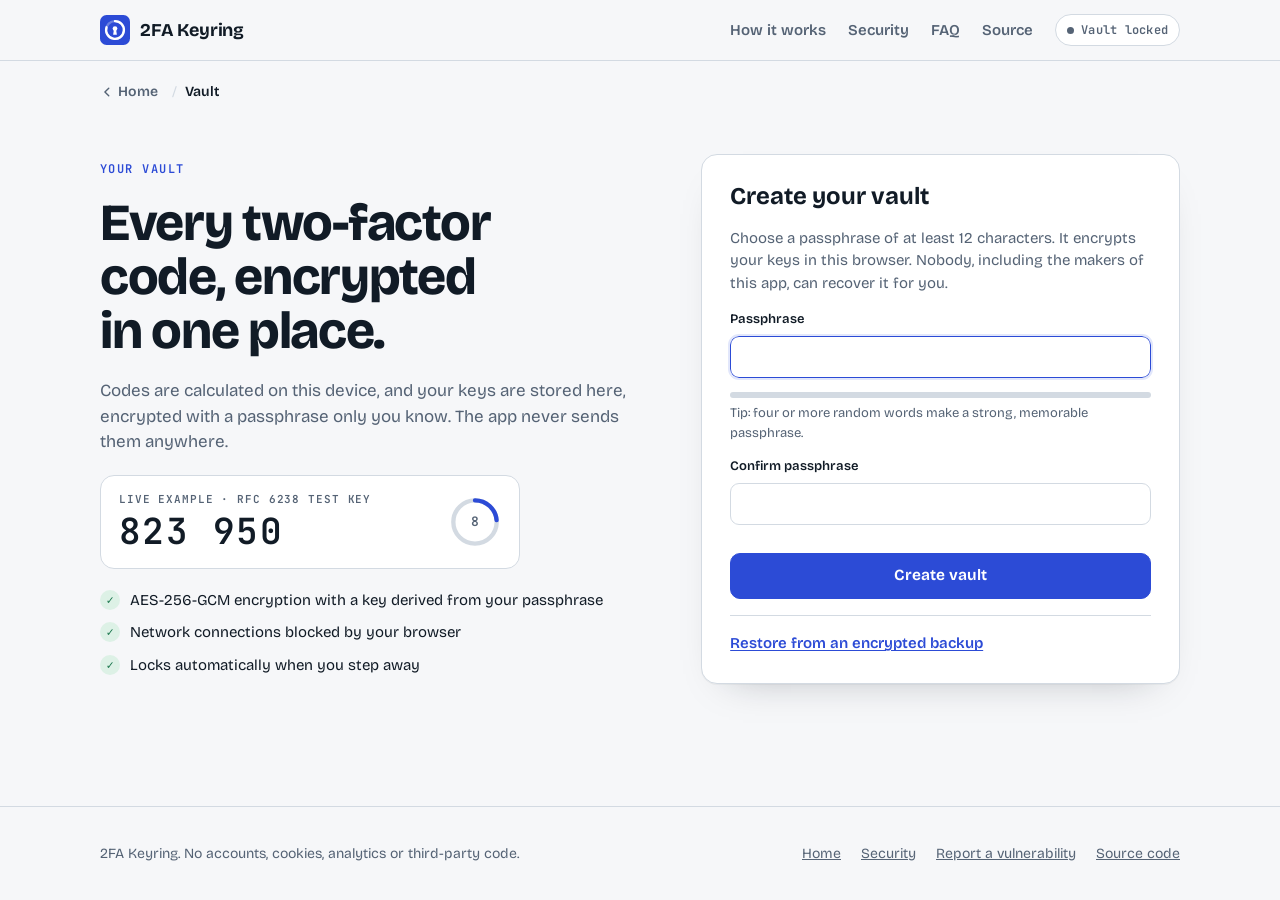
==== commit a38c8de7: "Make every privacy claim precise; close browser-feature leaks Leaks closed - Spell check, autocorrec" ====
--- a/app/index.html
+++ b/app/index.html
@@ -1,10 +1,11 @@
 <!doctype html>
-<html lang="en">
+<html lang="en" translate="no">
 <head>
 <meta charset="utf-8">
 <meta name="viewport" content="width=device-width,initial-scale=1,viewport-fit=cover">
 <meta http-equiv="Content-Security-Policy" content="default-src 'none'; script-src 'self'; style-src 'self'; font-src 'self'; img-src 'self' blob:; connect-src 'none'; base-uri 'none'; form-action 'none'; object-src 'none'; manifest-src 'none'; worker-src 'none'">
 <meta name="referrer" content="no-referrer">
+<meta name="google" content="notranslate">
 <meta name="color-scheme" content="light dark">
 <title>2FA Keyring Vault</title>
 <meta name="description" content="Your two-factor codes, encrypted on your own device.">
@@ -53,7 +54,7 @@
       <div class="intro">
         <p class="kicker">Your vault</p>
         <h1>Every two-factor code, encrypted in one place.</h1>
-        <p class="lede">Codes are calculated on this device, and your keys are locked with a passphrase only you know. Nothing is sent anywhere.</p>
+        <p class="lede">Codes are calculated on this device, and your keys are stored here, encrypted with a passphrase only you know. The app never sends them anywhere.</p>
         <div class="live" aria-label="Live example code">
           <div>
             <p class="tag">Live example · RFC 6238 test key</p>
@@ -66,7 +67,7 @@
         </div>
         <ul class="assure">
           <li>AES-256-GCM encryption with a key derived from your passphrase</li>
-          <li>No network access, enforced by the browser</li>
+          <li>Network connections blocked by your browser</li>
           <li>Locks automatically when you step away</li>
         </ul>
       </div>
@@ -96,7 +97,7 @@
           <form id="restoreForm" hidden autocomplete="off">
             <div class="field">
               <label for="rText">Backup text</label>
-              <textarea id="rText" class="backup-text" spellcheck="false" placeholder="Paste the backup contents, or choose the file below"></textarea>
+              <textarea id="rText" class="backup-text" spellcheck="false" placeholder="Paste the backup contents, or choose the file below" autocorrect="off" autocapitalize="off"></textarea>
             </div>
             <div class="field">
               <label for="rFile">Backup file</label>
@@ -134,7 +135,7 @@
       </div>
       <div class="vault-search">
         <svg class="search-ic" viewBox="0 0 20 20" width="18" height="18" aria-hidden="true"><circle cx="9" cy="9" r="5.5" fill="none" stroke="currentColor" stroke-width="1.8"/><path d="m13.2 13.2 3.3 3.3" stroke="currentColor" stroke-width="1.8" stroke-linecap="round"/></svg>
-        <input id="q" type="search" placeholder="Search services or accounts" aria-label="Search keys" autocomplete="off">
+        <input id="q" type="search" placeholder="Search services or accounts" aria-label="Search keys" autocomplete="off" spellcheck="false" autocorrect="off" autocapitalize="off">
       </div>
       <p class="note storageNote vault-note" hidden>This browser is blocking storage, so keys will not survive closing this page. Save an encrypted backup now.</p>
       <ul id="list" class="list"></ul>
@@ -155,7 +156,7 @@
 
 <footer class="site-foot">
   <div class="chrome-wrap">
-    <p>2FA Keyring. Static site, no cookies, no analytics.</p>
+    <p>2FA Keyring. No accounts, cookies, analytics or third-party code.</p>
     <nav aria-label="Footer">
       <a href="../">Home</a>
       <a href="../security.html">Security</a>
@@ -179,7 +180,7 @@
       <div class="btns"><button class="btn primary" id="keySubmit" type="submit">Save key</button><button class="btn" type="button" data-close="addDlg">Cancel</button></div>
     </form>
     <form id="linkForm" role="tabpanel" aria-labelledby="tabLink" hidden autocomplete="off">
-      <div class="field"><label for="lLinks">otpauth:// links, one per line</label><textarea id="lLinks" rows="4" class="mono-in" spellcheck="false" placeholder="otpauth://totp/GitHub:you@example.com?secret=...&amp;issuer=GitHub"></textarea></div>
+      <div class="field"><label for="lLinks">otpauth:// links, one per line</label><textarea id="lLinks" rows="4" class="mono-in" spellcheck="false" placeholder="otpauth://totp/GitHub:you@example.com?secret=...&amp;issuer=GitHub" autocorrect="off" autocapitalize="off"></textarea></div>
       <div class="field"><label for="lFile">Or choose QR code screenshots (you can pick several)</label><input id="lFile" type="file" accept="image/*" multiple></div>
       <p class="err" id="linkErr" role="alert"></p>
       <div class="btns"><button class="btn primary" type="submit">Add</button><button class="btn" type="button" data-close="addDlg">Cancel</button></div>
@@ -191,8 +192,8 @@
   <div class="dlg">
     <div class="dlg-head"><h2 id="editTitle">Edit key</h2><button class="icon" type="button" aria-label="Close" data-close="editDlg">×</button></div>
     <form id="editForm" autocomplete="off">
-      <div class="field"><label for="eIssuer">Service</label><input id="eIssuer" maxlength="80"></div>
-      <div class="field"><label for="eLabel">Account</label><input id="eLabel" maxlength="120"></div>
+      <div class="field"><label for="eIssuer">Service</label><input id="eIssuer" maxlength="80" spellcheck="false" autocorrect="off" autocapitalize="off"></div>
+      <div class="field"><label for="eLabel">Account</label><input id="eLabel" maxlength="120" spellcheck="false" autocorrect="off" autocapitalize="off"></div>
       <p class="small muted" id="eSpec"></p>
       <div>
         <button class="linkbtn" id="eReveal" type="button">Show setup key</button>
@@ -237,7 +238,7 @@
     <section>
       <h3>Erase vault</h3>
       <p class="small muted">Deletes every key stored in this browser. Make a backup first if you may need them.</p>
-      <div class="field"><label for="sErase">Type ERASE to confirm</label><input id="sErase" autocomplete="off" spellcheck="false"></div>
+      <div class="field"><label for="sErase">Type ERASE to confirm</label><input id="sErase" autocomplete="off" spellcheck="false" autocorrect="off" autocapitalize="off"></div>
       <div class="btns"><button class="btn danger" id="sEraseBtn" type="button" disabled>Erase vault</button></div>
     </section>
   </div>
@@ -249,7 +250,7 @@
     <section>
       <h3>Export an encrypted backup</h3>
       <p class="small muted">The backup stays encrypted with your passphrase. Without that passphrase it cannot be opened. <span id="bLast"></span></p>
-      <textarea id="bText" class="backup-text" readonly spellcheck="false" aria-label="Encrypted backup text"></textarea>
+      <textarea id="bText" class="backup-text" readonly spellcheck="false" aria-label="Encrypted backup text" autocorrect="off" autocapitalize="off"></textarea>
       <div class="btns">
         <button class="btn primary" id="bSave" type="button">Save file</button>
         <button class="btn" id="bCopy" type="button">Copy text</button>
@@ -260,7 +261,7 @@
       <h3>Import and merge a backup</h3>
       <form id="importForm" autocomplete="off">
         <div class="field"><label for="iFile">Backup file</label><input id="iFile" type="file" accept=".json,application/json,text/plain"></div>
-        <div class="field"><label for="iText">Or paste the backup text</label><textarea id="iText" class="backup-text" spellcheck="false"></textarea></div>
+        <div class="field"><label for="iText">Or paste the backup text</label><textarea id="iText" class="backup-text" spellcheck="false" autocorrect="off" autocapitalize="off"></textarea></div>
         <div class="field"><label for="iPass">Backup passphrase</label><input id="iPass" type="password" autocomplete="off"></div>
         <p class="err" id="iErr" role="alert"></p>
         <p class="ok" id="iOk" role="status"></p>
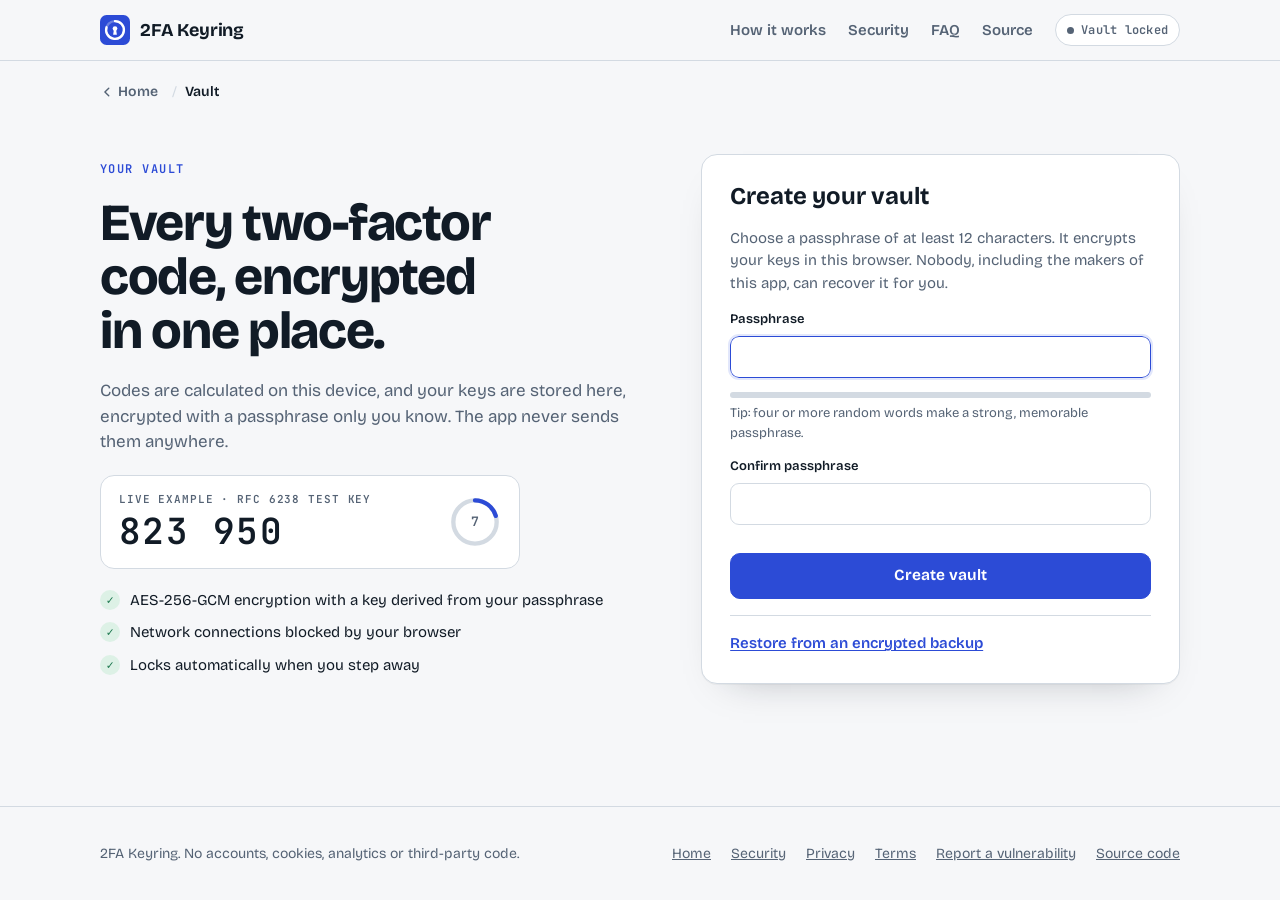
==== commit 731cc80e: "Add Privacy Policy and Terms of Use pages - privacy.html: nothing collected; what stays on the devic" ====
--- a/app/index.html
+++ b/app/index.html
@@ -160,6 +160,8 @@
     <nav aria-label="Footer">
       <a href="../">Home</a>
       <a href="../security.html">Security</a>
+      <a href="../privacy.html">Privacy</a>
+      <a href="../terms.html">Terms</a>
       <a href="../security.html#report">Report a vulnerability</a>
       <a href="https://github.com/estuty/2FA-Keyring" rel="noopener noreferrer">Source code</a>
     </nav>
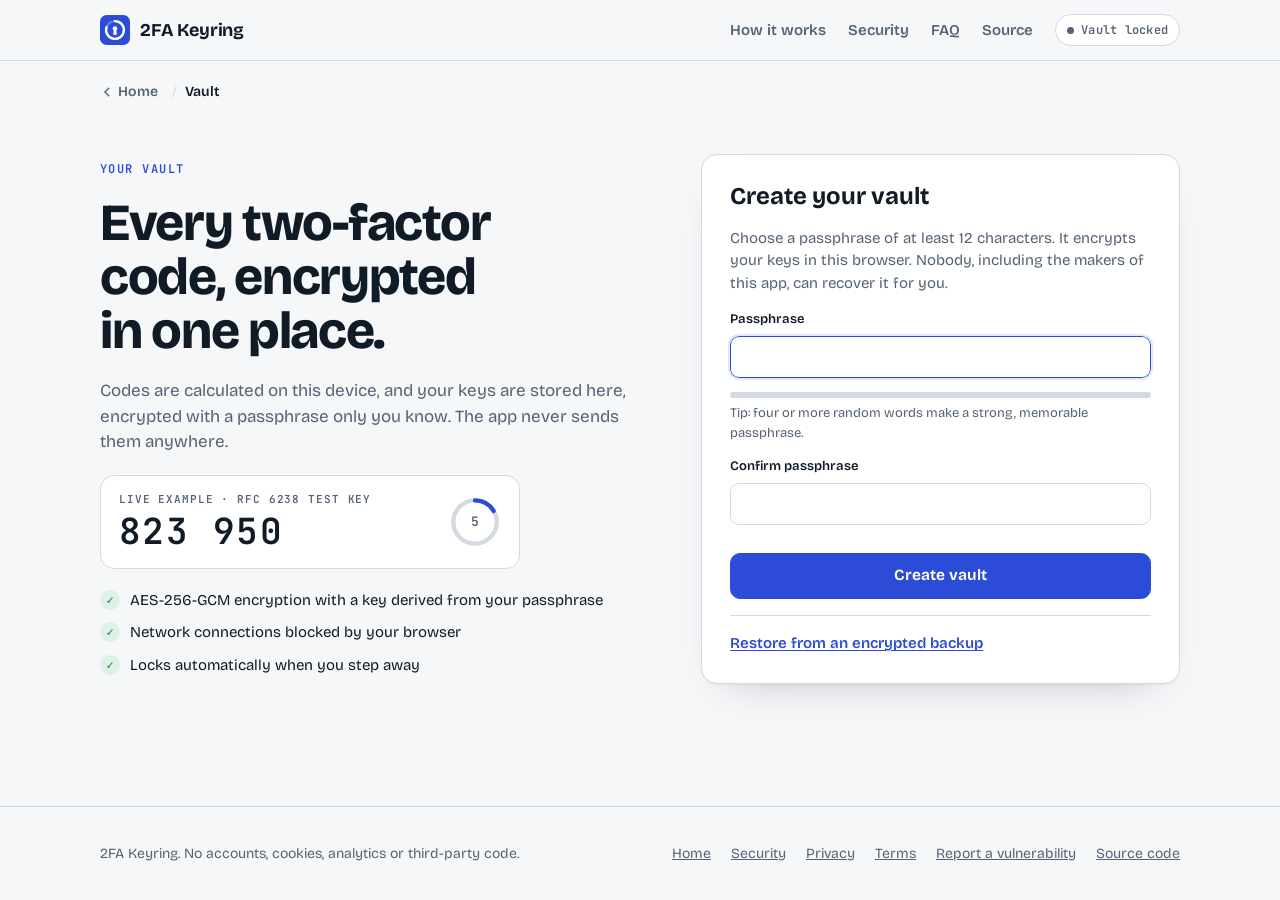
==== commit e8db6977: "Make 2fa-keyring.com the one official address - Canonical links (and og:url) point to https://2fa-ke" ====
--- a/app/index.html
+++ b/app/index.html
@@ -7,6 +7,7 @@
 <meta name="referrer" content="no-referrer">
 <meta name="google" content="notranslate">
 <meta name="color-scheme" content="light dark">
+<link rel="canonical" href="https://2fa-keyring.com/app/">
 <title>2FA Keyring Vault</title>
 <meta name="description" content="Your two-factor codes, encrypted on your own device.">
 <link rel="icon" href="../assets/icon.svg" type="image/svg+xml">
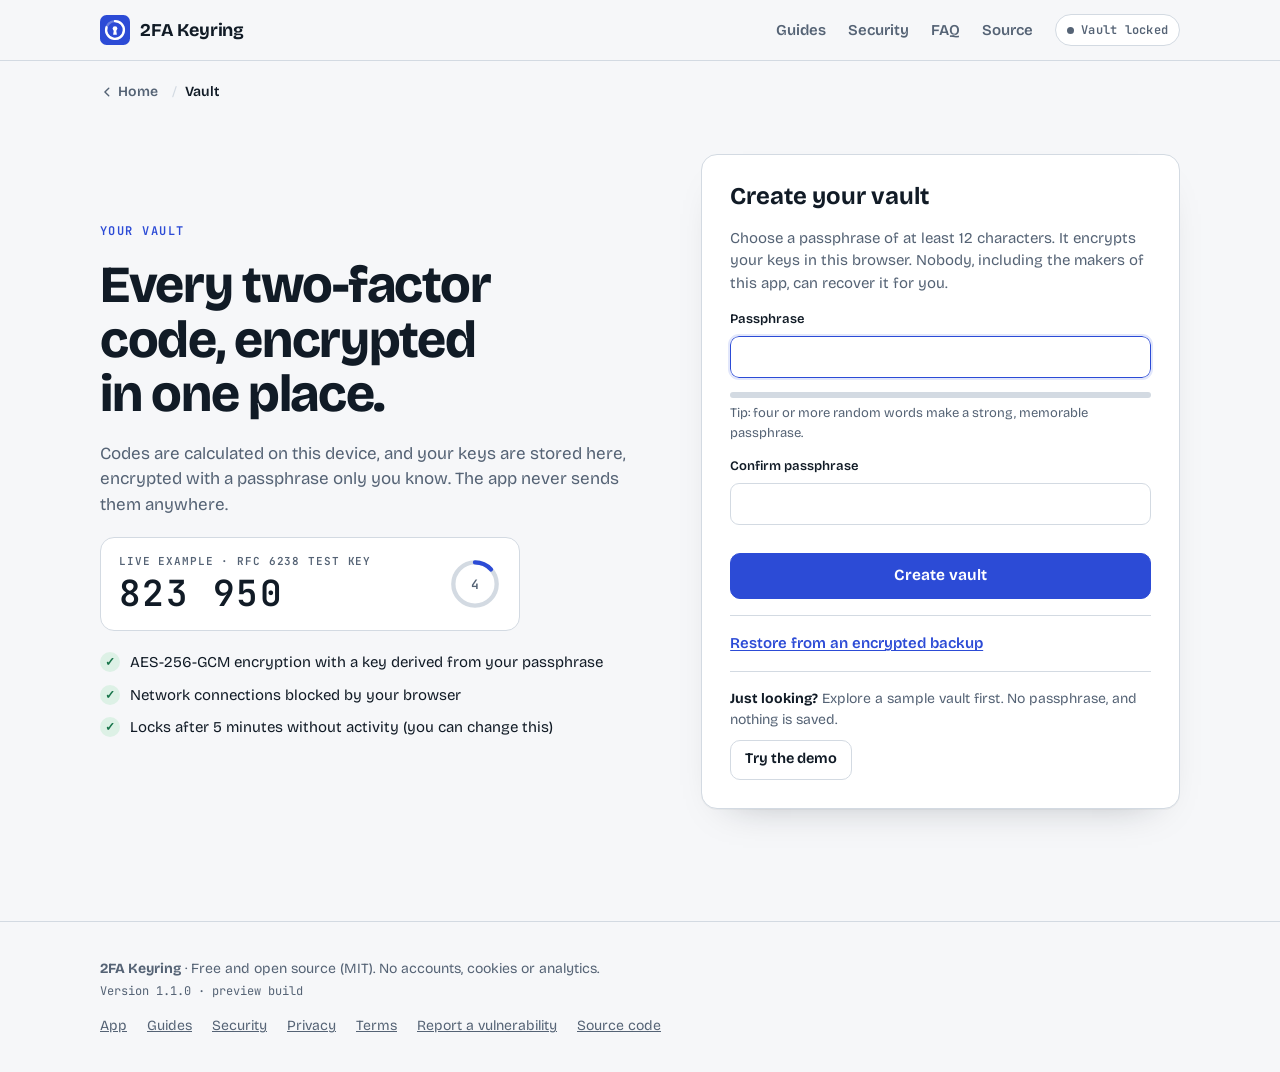
==== commit baa98b9d: "1.1.0: demo mode, Google Authenticator import, backup checks, guides Onboarding and conversion - New" ====
--- a/app/index.html
+++ b/app/index.html
@@ -9,25 +9,33 @@
 <meta name="color-scheme" content="light dark">
 <link rel="canonical" href="https://2fa-keyring.com/app/">
 <title>2FA Keyring Vault</title>
-<meta name="description" content="Your two-factor codes, encrypted on your own device.">
-<link rel="icon" href="../assets/icon.svg" type="image/svg+xml">
-<link rel="stylesheet" href="../assets/fonts.css">
-<link rel="stylesheet" href="../assets/chrome.css">
-<link rel="stylesheet" href="app.css">
-<script src="../assets/vendor/jsQR.js" defer></script>
-<script src="../assets/totp.js" defer></script>
-<script src="app.js" defer></script>
+<meta name="description" content="Open your 2FA Keyring vault: a free browser authenticator that keeps your two-factor keys encrypted on your device. Try the demo without a passphrase.">
+<meta property="og:type" content="website">
+<meta property="og:site_name" content="2FA Keyring">
+<meta property="og:title" content="2FA Keyring Vault">
+<meta property="og:description" content="Open your 2FA Keyring vault, or try the demo without a passphrase.">
+<meta property="og:url" content="https://2fa-keyring.com/app/">
+<meta property="og:image" content="https://2fa-keyring.com/assets/og.png">
+<meta name="twitter:card" content="summary_large_image">
+<link rel="icon" href="/assets/icon.svg" type="image/svg+xml">
+<link rel="stylesheet" href="/assets/fonts.css">
+<link rel="stylesheet" href="/assets/chrome.css">
+<link rel="stylesheet" href="/app/app.css">
+<script src="/assets/vendor/jsQR.js" defer></script>
+<script src="/assets/totp.js" defer></script>
+<script src="/assets/migration.js" defer></script>
+<script src="/app/app.js" defer></script>
 </head>
 <body>
 <a class="skip" href="#main">Skip to content</a>
 
 <header class="site-head">
   <div class="chrome-wrap">
-    <a class="logo" href="../"><img src="../assets/icon.svg" alt="" width="30" height="30">2FA Keyring</a>
+    <a class="logo" href="/"><img src="../assets/icon.svg" alt="" width="30" height="30">2FA Keyring</a>
     <nav class="nav" aria-label="Main">
-      <a class="hide-sm" href="../#how">How it works</a>
-      <a href="../security.html">Security</a>
-      <a class="hide-sm" href="../#faq">FAQ</a>
+      <a href="/guides/">Guides</a>
+      <a href="/security/">Security</a>
+      <a class="hide-sm" href="/#faq">FAQ</a>
       <a class="hide-sm" href="https://github.com/estuty/2FA-Keyring" rel="noopener noreferrer">Source</a>
       <span class="vault-state" id="vaultState" data-state="locked">Vault locked</span>
     </nav>
@@ -37,7 +45,7 @@
 <main id="main" class="app-main">
   <div class="chrome-wrap crumbs-row">
     <nav class="crumbs" aria-label="Breadcrumb">
-      <a href="../"><svg viewBox="0 0 20 20" width="14" height="14" aria-hidden="true"><path d="M12.5 4.5 7 10l5.5 5.5" fill="none" stroke="currentColor" stroke-width="2" stroke-linecap="round" stroke-linejoin="round"/></svg>Home</a>
+      <a href="/"><svg viewBox="0 0 20 20" width="14" height="14" aria-hidden="true"><path d="M12.5 4.5 7 10l5.5 5.5" fill="none" stroke="currentColor" stroke-width="2" stroke-linecap="round" stroke-linejoin="round"/></svg>Home</a>
       <span class="sep" aria-hidden="true">/</span>
       <span aria-current="page">Vault</span>
     </nav>
@@ -46,7 +54,7 @@
 
   <noscript><div class="chrome-wrap"><p class="blocked">2FA Keyring needs JavaScript to calculate codes and encrypt your vault. Turn JavaScript on for this site and reload.</p></div></noscript>
   <div id="blocked" class="chrome-wrap blocked" hidden>
-    <h1 id="blockedTitle"></h1>
+    <h2 id="blockedTitle"></h2>
     <p class="muted" id="blockedText"></p>
   </div>
 
@@ -69,7 +77,7 @@
         <ul class="assure">
           <li>AES-256-GCM encryption with a key derived from your passphrase</li>
           <li>Network connections blocked by your browser</li>
-          <li>Locks automatically when you step away</li>
+          <li>Locks after 5 minutes without activity (you can change this)</li>
         </ul>
       </div>
       <section class="lock-card" aria-labelledby="lockTitle">
@@ -112,6 +120,10 @@
             <button class="btn" id="rBtn" type="submit">Restore vault</button>
           </form>
         </div>
+        <div class="demo-cta" id="demoCta">
+          <p><b>Just looking?</b> Explore a sample vault first. No passphrase, and nothing is saved.</p>
+          <button class="btn" id="demoBtn" type="button">Try the demo</button>
+        </div>
         <div id="damagedBox" hidden>
           <p class="small muted">Starting over deletes the unreadable vault stored in this browser.</p>
           <button class="btn danger" id="discardBtn" type="button">Discard it and start fresh</button>
@@ -134,19 +146,35 @@
           <button class="btn" id="btnLock" type="button"><svg viewBox="0 0 20 20" width="16" height="16" aria-hidden="true"><rect x="4" y="9" width="12" height="8" rx="2" fill="none" stroke="currentColor" stroke-width="1.8"/><path d="M7 9V6.5a3 3 0 0 1 6 0V9" fill="none" stroke="currentColor" stroke-width="1.8"/></svg>Lock</button>
         </div>
       </div>
+      <div class="demo-bar" id="demoBar" hidden>
+        <p><b>Demo vault.</b> These are public test keys, not real accounts. Nothing you do here is saved, and your own vault isn't touched.</p>
+        <div class="btns">
+          <button class="btn primary" id="demoCreate" type="button">Create your vault</button>
+          <button class="btn" id="demoExit" type="button">Exit demo</button>
+        </div>
+      </div>
+      <div class="nudge" id="nudge" hidden role="status">
+        <p id="nudgeText"></p>
+        <div class="btns">
+          <button class="btn primary" id="nudgeBackup" type="button">Back up now</button>
+          <button class="btn" id="nudgeLater" type="button">Later</button>
+        </div>
+      </div>
       <div class="vault-search">
         <svg class="search-ic" viewBox="0 0 20 20" width="18" height="18" aria-hidden="true"><circle cx="9" cy="9" r="5.5" fill="none" stroke="currentColor" stroke-width="1.8"/><path d="m13.2 13.2 3.3 3.3" stroke="currentColor" stroke-width="1.8" stroke-linecap="round"/></svg>
-        <input id="q" type="search" placeholder="Search services or accounts" aria-label="Search keys" autocomplete="off" spellcheck="false" autocorrect="off" autocapitalize="off">
-      </div>
+        <input id="q" type="search" placeholder="Search services, accounts or groups" aria-label="Search keys" aria-keyshortcuts="/" autocomplete="off" spellcheck="false" autocorrect="off" autocapitalize="off">
+        <kbd class="kbd-hint" aria-hidden="true">/</kbd>
+      </div>
+      <div class="chips" id="chips" role="group" aria-label="Show" hidden></div>
       <p class="note storageNote vault-note" hidden>This browser is blocking storage, so keys will not survive closing this page. Save an encrypted backup now.</p>
       <ul id="list" class="list"></ul>
       <section id="empty" class="empty" hidden>
         <div class="empty-ic" aria-hidden="true"><svg viewBox="0 0 20 20" width="16" height="16" aria-hidden="true"><path d="M10 4v12M4 10h12" stroke="currentColor" stroke-width="2" stroke-linecap="round"/></svg></div>
         <h2>No keys yet</h2>
-        <p>Add as many services as you like, several at a time. Each needs its setup key (the text code shown beside the QR code), an otpauth:// link, or a QR screenshot.</p>
+        <p>Add a service with its setup key (the text code shown beside the QR code), an otpauth:// link or a QR image. Coming from Google Authenticator? Import all your accounts at once.</p>
         <div class="btns">
           <button class="btn primary" id="emptyAdd" type="button">Add your first key</button>
-          <button class="btn" id="emptyDemo" type="button">Try an example key</button>
+          <button class="btn" id="emptyImport" type="button">Import from Google Authenticator</button>
         </div>
       </section>
       <p id="noMatch" class="muted nomatch" hidden>No keys match that search.</p>
@@ -157,13 +185,17 @@
 
 <footer class="site-foot">
   <div class="chrome-wrap">
-    <p>2FA Keyring. No accounts, cookies, analytics or third-party code.</p>
+    <div class="foot-about">
+      <p><b>2FA Keyring</b> · Free and open source (MIT). No accounts, cookies or analytics.</p>
+      <p class="build">Version <!--BUILD-->1.1.0 · preview build<!--/BUILD--></p>
+    </div>
     <nav aria-label="Footer">
-      <a href="../">Home</a>
-      <a href="../security.html">Security</a>
-      <a href="../privacy.html">Privacy</a>
-      <a href="../terms.html">Terms</a>
-      <a href="../security.html#report">Report a vulnerability</a>
+      <a href="/app/">App</a>
+      <a href="/guides/">Guides</a>
+      <a href="/security/">Security</a>
+      <a href="/privacy/">Privacy</a>
+      <a href="/terms/">Terms</a>
+      <a href="/security/#report">Report a vulnerability</a>
       <a href="https://github.com/estuty/2FA-Keyring" rel="noopener noreferrer">Source code</a>
     </nav>
   </div>
@@ -175,6 +207,7 @@
     <div class="tabs" role="tablist">
       <button role="tab" id="tabKey" type="button" aria-selected="true" aria-controls="keyForm">Setup keys</button>
       <button role="tab" id="tabLink" type="button" aria-selected="false" aria-controls="linkForm">Links or QR images</button>
+      <button role="tab" id="tabMig" type="button" aria-selected="false" aria-controls="migPanel">Google Authenticator</button>
     </div>
     <form id="keyForm" role="tabpanel" aria-labelledby="tabKey" autocomplete="off">
       <ol id="entries" class="entries"></ol>
@@ -188,6 +221,45 @@
       <p class="err" id="linkErr" role="alert"></p>
       <div class="btns"><button class="btn primary" type="submit">Add</button><button class="btn" type="button" data-close="addDlg">Cancel</button></div>
     </form>
+    <section id="migPanel" role="tabpanel" aria-labelledby="tabMig" hidden>
+      <div id="migStart" class="mig-step">
+        <ol class="mini-steps">
+          <li>In Google Authenticator, open the menu and choose <b>Transfer accounts</b>, then <b>Export accounts</b>.</li>
+          <li>Take a picture of each QR code it shows. Large exports are split across several codes.</li>
+          <li>Choose the pictures below. They're read on this device and never uploaded.</li>
+        </ol>
+        <div class="field"><label for="migFile">Pictures of the export QR codes</label><input id="migFile" type="file" accept="image/*" multiple></div>
+        <details>
+          <summary>Paste an export link instead</summary>
+          <div class="field"><label for="migText">otpauth-migration:// links, one per line</label><textarea id="migText" rows="3" class="mono-in" spellcheck="false" autocorrect="off" autocapitalize="off" placeholder="otpauth-migration://offline?data=..."></textarea></div>
+          <div class="btns"><button class="btn" id="migRead" type="button">Read links</button></div>
+        </details>
+        <p class="err" id="migErr" role="alert"></p>
+        <p class="muted small" id="migParts" role="status"></p>
+      </div>
+      <div id="migReview" class="mig-step" hidden>
+        <h3 id="migReviewTitle" tabindex="-1">Review before importing</h3>
+        <p class="small muted" id="migSummary"></p>
+        <p class="note" id="migMissing" hidden></p>
+        <div class="mig-table-wrap">
+          <table class="mig-table">
+            <thead><tr><th scope="col"><span class="sr-only">Import</span></th><th scope="col">Service</th><th scope="col">Account</th><th scope="col">Status</th></tr></thead>
+            <tbody id="migRows"></tbody>
+          </table>
+        </div>
+        <div class="btns">
+          <button class="btn primary" id="migImport" type="button">Import</button>
+          <button class="btn" id="migMore" type="button">Scan more codes</button>
+          <button class="btn" id="migCancel" type="button">Cancel</button>
+        </div>
+      </div>
+      <div id="migDone" class="mig-step" hidden>
+        <h3>Imported</h3>
+        <p id="migDoneText"></p>
+        <p class="note">Before you remove anything from Google Authenticator, compare a code from each imported account with the same account there, or sign in with it once. Then make a backup of your vault.</p>
+        <div class="btns"><button class="btn primary" id="migDoneClose" type="button">Check my codes</button><button class="btn" id="migDoneBackup" type="button">Back up now</button></div>
+      </div>
+    </section>
   </div>
 </dialog>
 
@@ -197,6 +269,8 @@
     <form id="editForm" autocomplete="off">
       <div class="field"><label for="eIssuer">Service</label><input id="eIssuer" maxlength="80" spellcheck="false" autocorrect="off" autocapitalize="off"></div>
       <div class="field"><label for="eLabel">Account</label><input id="eLabel" maxlength="120" spellcheck="false" autocorrect="off" autocapitalize="off"></div>
+      <div class="field"><label for="eGroup">Group <span class="muted">(optional, for example Work or Personal)</span></label><input id="eGroup" maxlength="40" list="groupList" spellcheck="false" autocorrect="off" autocapitalize="off"><datalist id="groupList"></datalist></div>
+      <label class="check" for="eFav"><input type="checkbox" id="eFav"><span>Show at the top as a favorite</span></label>
       <p class="small muted" id="eSpec"></p>
       <div>
         <button class="linkbtn" id="eReveal" type="button">Show setup key</button>
@@ -227,7 +301,8 @@
       </div>
       <label class="check" for="sHidden"><input type="checkbox" id="sHidden"><span>Also lock as soon as I switch to another tab or app</span></label>
     </section>
-    <section>
+    <p class="note" id="setDemoNote" hidden>You're in the demo. Passphrase and erase settings apply to a real vault.</p>
+    <section id="setPass">
       <h3>Change passphrase</h3>
       <form id="passForm" autocomplete="off">
         <div class="field"><label for="sNew">New passphrase</label><input id="sNew" type="password" autocomplete="new-password"></div>
@@ -238,7 +313,7 @@
       </form>
       <p class="small muted">Use at least 12 characters. Several random words are easy to remember and hard to guess. Older backups still open with the passphrase they were made with.</p>
     </section>
-    <section>
+    <section id="setErase">
       <h3>Erase vault</h3>
       <p class="small muted">Deletes every key stored in this browser. Make a backup first if you may need them.</p>
       <div class="field"><label for="sErase">Type ERASE to confirm</label><input id="sErase" autocomplete="off" spellcheck="false" autocorrect="off" autocapitalize="off"></div>
@@ -249,28 +324,55 @@
 
 <dialog id="backupDlg" aria-labelledby="bkTitle">
   <div class="dlg">
-    <div class="dlg-head"><h2 id="bkTitle">Backup</h2><button class="icon" type="button" aria-label="Close" data-close="backupDlg">×</button></div>
+    <div class="dlg-head"><h2 id="bkTitle">Backups</h2><button class="icon" type="button" aria-label="Close" data-close="backupDlg">×</button></div>
+    <p class="bk-status" id="bkStatus" role="status"></p>
     <section>
-      <h3>Export an encrypted backup</h3>
-      <p class="small muted">The backup stays encrypted with your passphrase. Without that passphrase it cannot be opened. <span id="bLast"></span></p>
-      <textarea id="bText" class="backup-text" readonly spellcheck="false" aria-label="Encrypted backup text" autocorrect="off" autocapitalize="off"></textarea>
+      <h3>1. Save a backup</h3>
+      <p class="small muted">A copy of your vault, still encrypted with your current passphrase. Keep it somewhere you'll still have if this device is lost, like a USB drive or a personal cloud folder.</p>
       <div class="btns">
-        <button class="btn primary" id="bSave" type="button">Save file</button>
-        <button class="btn" id="bCopy" type="button">Copy text</button>
-      </div>
+        <button class="btn primary" id="bSave" type="button">Download backup file</button>
+        <button class="btn" id="bCopy" type="button">Copy backup text</button>
+      </div>
+      <details>
+        <summary>Show the backup text</summary>
+        <textarea id="bText" class="backup-text" readonly spellcheck="false" aria-label="Encrypted backup text" autocorrect="off" autocapitalize="off"></textarea>
+      </details>
       <p class="err" id="bErr" role="alert"></p>
     </section>
     <section>
-      <h3>Import and merge a backup</h3>
+      <h3>2. Check a backup</h3>
+      <p class="small muted">Makes sure a saved backup opens and shows what's inside. Your vault isn't changed.</p>
+      <form id="checkForm" autocomplete="off">
+        <div class="field"><label for="cFile">Backup file</label><input id="cFile" type="file" accept=".json,application/json,text/plain"></div>
+        <div class="field"><label for="cText">Or paste the backup text</label><textarea id="cText" class="backup-text short" spellcheck="false" autocorrect="off" autocapitalize="off"></textarea></div>
+        <div class="field"><label for="cPass">Passphrase the backup was made with</label><input id="cPass" type="password" autocomplete="off"></div>
+        <p class="err" id="cErr" role="alert"></p>
+        <div class="check-result" id="cResult" role="status" hidden></div>
+        <div class="btns"><button class="btn" type="submit">Check backup</button></div>
+      </form>
+    </section>
+    <section>
+      <h3>3. Merge a backup into this vault</h3>
+      <p class="small muted">Adds keys from a backup that aren't already here. Nothing is removed. To replace a vault on a new device, use "Restore from an encrypted backup" on the unlock screen instead.</p>
       <form id="importForm" autocomplete="off">
         <div class="field"><label for="iFile">Backup file</label><input id="iFile" type="file" accept=".json,application/json,text/plain"></div>
-        <div class="field"><label for="iText">Or paste the backup text</label><textarea id="iText" class="backup-text" spellcheck="false" autocorrect="off" autocapitalize="off"></textarea></div>
+        <div class="field"><label for="iText">Or paste the backup text</label><textarea id="iText" class="backup-text short" spellcheck="false" autocorrect="off" autocapitalize="off"></textarea></div>
         <div class="field"><label for="iPass">Backup passphrase</label><input id="iPass" type="password" autocomplete="off"></div>
         <p class="err" id="iErr" role="alert"></p>
         <p class="ok" id="iOk" role="status"></p>
         <div class="btns"><button class="btn" type="submit">Merge into vault</button></div>
       </form>
     </section>
+    <details class="why">
+      <summary>Why backups matter</summary>
+      <ul>
+        <li><b>Clearing browser data deletes the vault.</b> So does uninstalling the browser or resetting the device. A backup is the only way to get your keys back.</li>
+        <li><b>Private or incognito windows forget everything</b> when they close. Use a normal window for your real vault.</li>
+        <li><b>Each browser has its own vault.</b> Use a backup to move your keys to another browser or device.</li>
+        <li><b>A forgotten passphrase can't be reset.</b> Backups use the same passphrase, so they won't help if you forget it. Keep each service's recovery codes separately.</li>
+      </ul>
+      <p><a href="/guides/backup-and-restore/">Read the backup and restore guide</a></p>
+    </details>
   </div>
 </dialog>
 
--- a/assets/chrome.css
+++ b/assets/chrome.css
@@ -39,3 +39,6 @@
 .site-foot nav{display:flex;gap:8px 20px;flex-wrap:wrap}
 .site-foot a{color:var(--muted)}
 .site-foot a:hover{color:var(--ink)}
+.foot-about{display:grid;gap:4px}
+.site-foot .build{font:12px/1.4 var(--font-code);color:var(--muted)}
+.site-foot .build a{color:inherit}
--- a/app/app.css
+++ b/app/app.css
@@ -107,7 +107,7 @@
 .crumbs [aria-current]{font-weight:600;color:var(--ink)}
 .leave-note{font-size:13px;color:var(--muted)}
 .blocked{display:grid;gap:12px;padding-block:10vh}
-.blocked h1{font-size:26px}
+.blocked h2{font-size:26px}
 
 /* ---------- lock screen ---------- */
 .lock{display:grid;grid-template-columns:minmax(0,1.05fr) minmax(0,.95fr);gap:clamp(28px,6vw,72px);align-items:center;padding-block:clamp(16px,4vw,40px)}
@@ -257,3 +257,68 @@
 }
 #toast.show{opacity:1;transform:translate(-50%,0)}
 @media (prefers-reduced-motion:reduce){*{transition:none!important;scroll-behavior:auto!important}}
+
+/* ---------- 1.1: demo, backup reminder, filters, favorites, import ---------- */
+.sr-only{position:absolute;width:1px;height:1px;padding:0;margin:-1px;overflow:hidden;clip:rect(0 0 0 0);white-space:nowrap;border:0}
+.demo-cta{display:grid;gap:10px;padding-top:16px;border-top:1px solid var(--line)}
+.demo-cta p{font-size:14px;color:var(--muted)}
+.demo-cta p b{color:var(--ink)}
+.demo-cta .btn{justify-self:start}
+.demo-bar,.nudge{
+  display:flex;justify-content:space-between;align-items:center;gap:12px 20px;flex-wrap:wrap;
+  padding:14px 22px;border-bottom:1px solid var(--line);font-size:14px;
+}
+.demo-bar{background:var(--accent-soft)}
+.demo-bar p,.nudge p{max-width:62ch}
+.nudge{background:var(--warn-soft);color:var(--ink)}
+.nudge p::before{content:"";display:inline-block;width:8px;height:8px;border-radius:50%;background:var(--warn);margin-right:8px;vertical-align:1px}
+.vault-search .kbd-hint{
+  position:absolute;right:34px;top:50%;transform:translateY(-50%);pointer-events:none;
+  font:600 12px/1 var(--font-code);color:var(--muted);border:1px solid var(--line);border-radius:5px;padding:3px 6px;background:var(--surface);
+}
+.vault-search input:focus + .kbd-hint,.vault-search input:not(:placeholder-shown) + .kbd-hint{display:none}
+.chips{display:flex;gap:8px;padding:12px 22px;border-bottom:1px solid var(--line);overflow-x:auto;scrollbar-width:thin}
+.chip{
+  flex:none;font:600 13px/1 var(--font-ui);padding:8px 13px;border-radius:999px;cursor:pointer;
+  border:1px solid var(--line);background:var(--surface);color:var(--muted);min-height:34px;
+}
+.chip:hover{border-color:var(--muted);color:var(--ink)}
+.chip[aria-pressed="true"]{background:var(--ink);border-color:var(--ink);color:var(--surface)}
+.row{grid-template-columns:40px minmax(0,1fr) auto 36px 36px 36px;grid-template-areas:"mono name code ring star edit"}
+.row .star{grid-area:star;color:var(--line)}
+.row .star:hover{color:var(--muted)}
+.row .star.on{color:#E0A100}
+.who .sub{display:flex;gap:8px;align-items:center;min-width:0;flex-wrap:wrap}
+.who .tag{font:600 11px/1 var(--font-code);letter-spacing:.04em;padding:3px 7px;border-radius:999px;background:var(--band);color:var(--muted);border:1px solid var(--line);white-space:nowrap}
+.vault-state[data-state="demo"]{color:var(--accent);background:var(--accent-soft);border-color:transparent}
+.vault-state[data-state="demo"]::before{background:var(--accent)}
+.mini-steps{display:grid;gap:8px;padding-left:20px;margin:0;font-size:14px;list-style:decimal}
+.mig-step{display:grid;gap:14px}
+.mig-step h3{font-size:17px;margin:0}
+.mig-step h3:focus{outline:none}
+.mig-table-wrap{max-height:320px;overflow:auto;border:1px solid var(--line);border-radius:10px}
+.mig-table{border-collapse:collapse;width:100%;font-size:14px}
+.mig-table th,.mig-table td{text-align:left;padding:9px 10px;border-top:1px solid var(--line);vertical-align:top;overflow-wrap:break-word;word-break:normal}
+.mig-table td:nth-child(2),.mig-table td:nth-child(3){min-width:7.5em}
+.mig-table thead th{border-top:0;position:sticky;top:0;background:var(--band);font:600 11px/1.3 var(--font-code);letter-spacing:.06em;text-transform:uppercase;color:var(--muted)}
+.mig-table td:first-child{width:34px}
+.mig-table input{width:18px;height:18px;min-height:0;accent-color:var(--accent)}
+.mig-table tr.skipped td{color:var(--muted)}
+.mig-table .st{font-size:13px}
+.bk-status{font-size:14px;padding:10px 12px;border-radius:9px;border:1px solid var(--line)}
+.bk-status.stale{border-color:var(--warn);background:var(--warn-soft)}
+.bk-status.fresh{border-color:var(--ok);background:var(--ok-soft)}
+.backup-text.short{min-height:70px}
+.check-result{display:grid;gap:6px;padding:12px;border:1px solid var(--line);border-radius:9px;background:var(--band);font-size:14px}
+.check-result .good{color:var(--ok);font-weight:650}
+.check-result .warnline{color:var(--warn)}
+.dlg details summary{margin-bottom:0}
+.dlg details[open] summary{margin-bottom:10px}
+.why{border-top:1px solid var(--line);padding-top:14px}
+.why ul{display:grid;gap:8px;padding-left:18px;margin:0 0 10px;list-style:disc;font-size:14px}
+.btn[disabled]{opacity:.5;cursor:not-allowed}
+@media (max-width:600px){
+  .demo-bar,.nudge,.chips{padding-left:16px;padding-right:16px}
+  .row{grid-template-columns:40px minmax(0,1fr) 36px 36px 36px;grid-template-areas:"mono name ring star edit" "code code code code code"}
+  .vault-search .kbd-hint{display:none}
+}
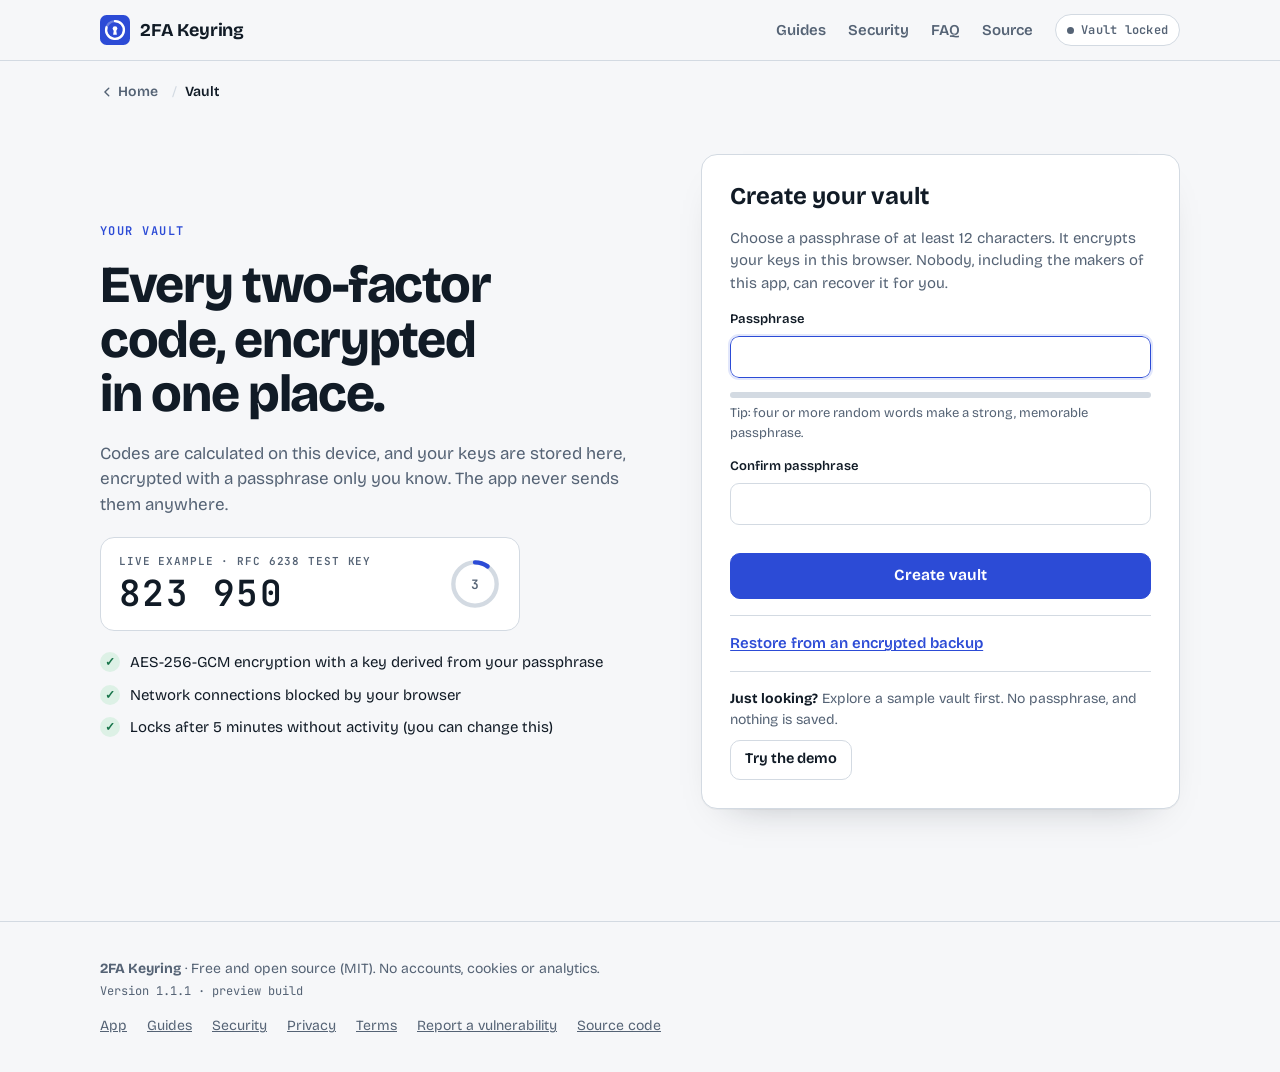
==== commit 26ae7d63: "1.1.1: check service guides against official documentation - Services guide rewritten from each vend" ====
--- a/app/index.html
+++ b/app/index.html
@@ -187,7 +187,7 @@
   <div class="chrome-wrap">
     <div class="foot-about">
       <p><b>2FA Keyring</b> · Free and open source (MIT). No accounts, cookies or analytics.</p>
-      <p class="build">Version <!--BUILD-->1.1.0 · preview build<!--/BUILD--></p>
+      <p class="build">Version <!--BUILD-->1.1.1 · preview build<!--/BUILD--></p>
     </div>
     <nav aria-label="Footer">
       <a href="/app/">App</a>
@@ -224,7 +224,7 @@
     <section id="migPanel" role="tabpanel" aria-labelledby="tabMig" hidden>
       <div id="migStart" class="mig-step">
         <ol class="mini-steps">
-          <li>In Google Authenticator, open the menu and choose <b>Transfer accounts</b>, then <b>Export accounts</b>.</li>
+          <li>In Google Authenticator, open the menu and choose <b>Transfer codes</b>, then <b>Export codes</b>.</li>
           <li>Take a picture of each QR code it shows. Large exports are split across several codes.</li>
           <li>Choose the pictures below. They're read on this device and never uploaded.</li>
         </ol>
